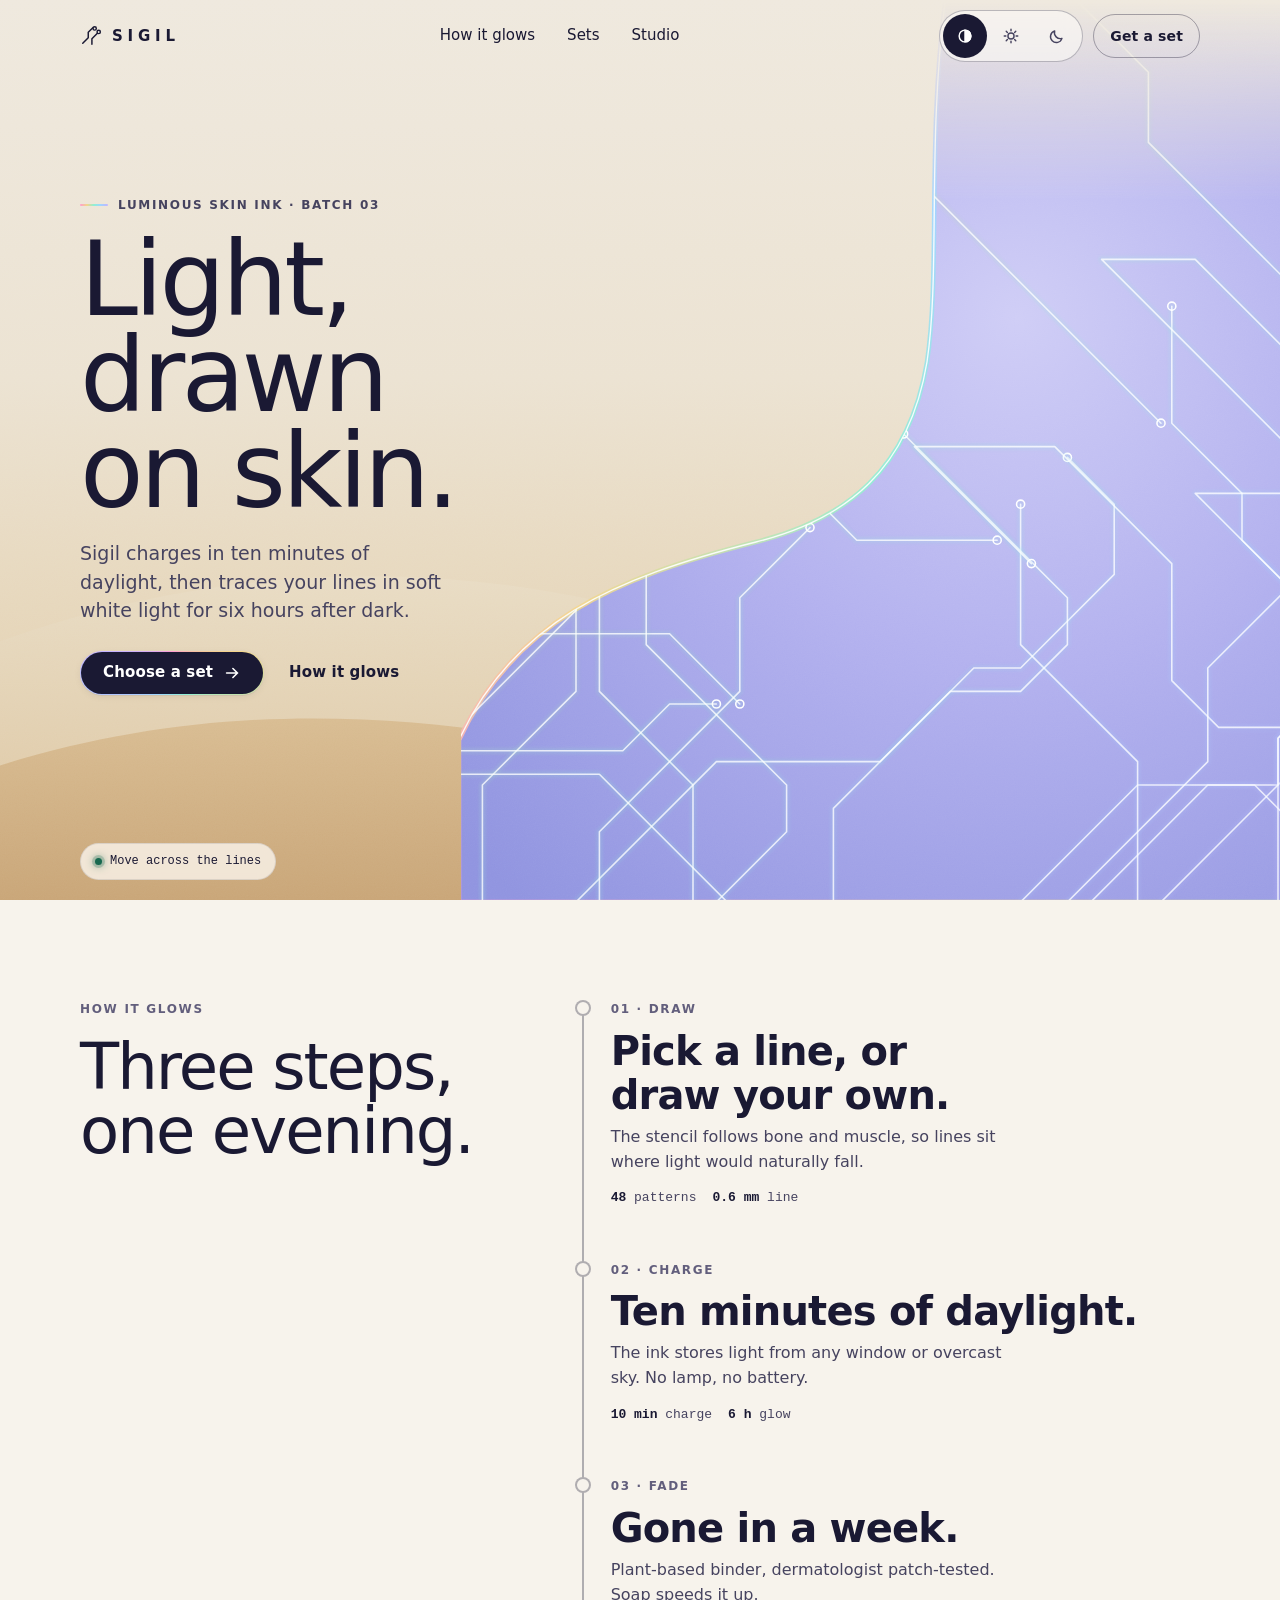
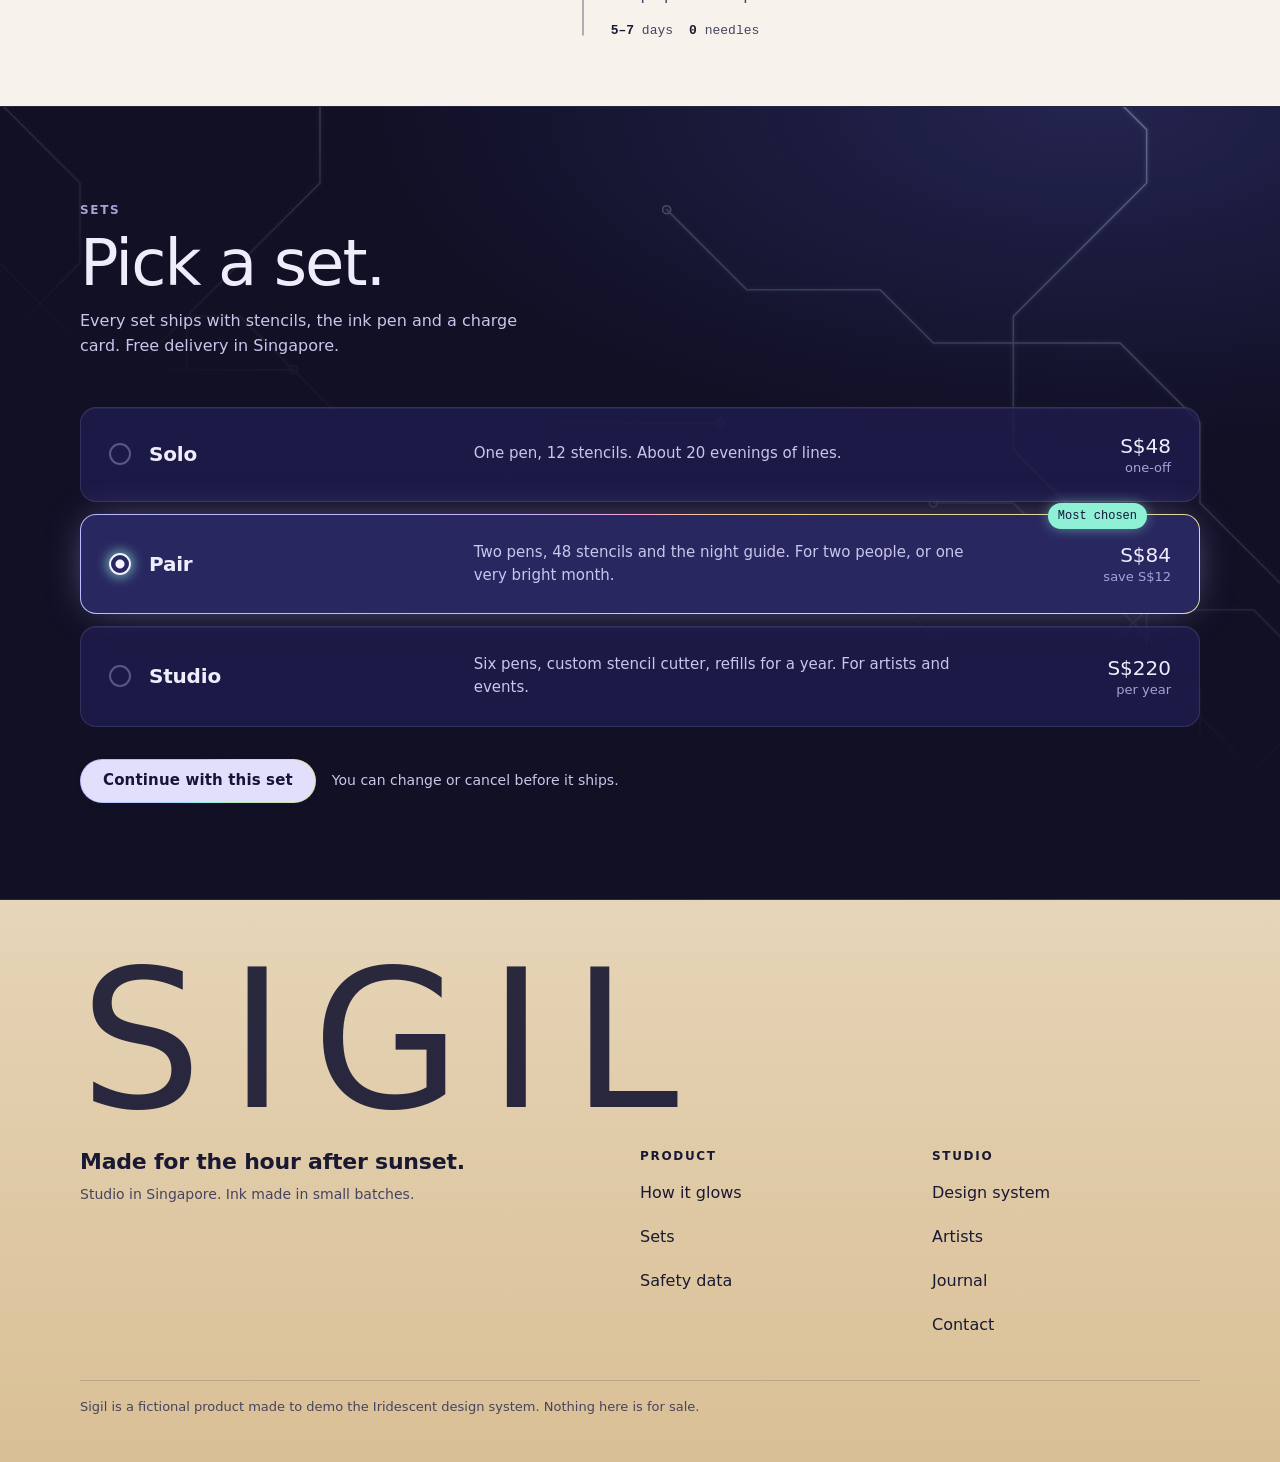
==== index.html @ cad1820e "Iridescent design system and Sigil demo site" ====
<!doctype html>
<html lang="en">
<head>
<meta charset="utf-8">
<meta name="viewport" content="width=device-width, initial-scale=1, viewport-fit=cover">
<meta name="color-scheme" content="light dark">
<meta name="theme-color" content="#efe9de" media="(prefers-color-scheme: light)">
<meta name="theme-color" content="#0f0e2b" media="(prefers-color-scheme: dark)">
<link rel="icon" href="favicon.svg" type="image/svg+xml">
<script>/* Runs before paint: apply the remembered theme and the effective mode so there is no flash. */
(function () { var r = document.documentElement, t = 'auto'; try { t = localStorage.getItem('iridescent-theme') || 'auto'; } catch (e) {}
  if (t === 'light' || t === 'dark') r.setAttribute('data-theme', t);
  r.dataset.mode = t === 'auto' ? (matchMedia('(prefers-color-scheme: dark)').matches ? 'dark' : 'light') : t; })();
</script>
<title>Sigil — light, drawn on skin</title>
<meta name="description" content="Sigil is a fictional skin-safe luminous ink. Demo page for the Iridescent design system.">
<style>
/* Generated from tokens.json by build.mjs. Do not edit by hand. */
:root {
  --p-skin-100: #e4e3fa;
  --p-skin-200: #cfcdf6;
  --p-skin-300: #b9b6f0;
  --p-skin-400: #a4a4ea;
  --p-skin-500: #8f93e0;
  --p-skin-700: #4a4ea6;
  --p-skin-900: #22234d;
  --p-dune-50: #f7f3ec;
  --p-dune-100: #ece7dc;
  --p-dune-200: #e6d5b8;
  --p-dune-400: #c9a577;
  --p-dune-700: #7a5a30;
  --p-ink-900: #1a1933;
  --p-ink-700: #46435f;
  --p-ink-500: #625e7c;
  --p-night-900: #100f24;
  --p-night-800: #17173a;
  --p-night-700: #212152;
  --p-night-600: #2c2c63;
  --p-eye-500: #2b7fe6;
  --p-eye-300: #7cc4ff;
  --p-foil-pink: #ff9bd2;
  --p-foil-gold: #f4d58a;
  --p-foil-mint: #8ef0d4;
  --p-foil-blue: #9fd6ff;
  --p-foil-lilac: #c4b3ff;
  --p-light: #ffffff;
  --grad-foil: conic-gradient(from var(--foil-angle, 0deg), #ff9bd2, #f4d58a, #8ef0d4, #9fd6ff, #c4b3ff, #ff9bd2);
  --grad-foil-linear: linear-gradient(100deg, #ff9bd2 0%, #f4d58a 25%, #8ef0d4 50%, #9fd6ff 72%, #c4b3ff 100%);
  --grad-skin: radial-gradient(120% 90% at 30% 20%, #cfcdf6 0%, #b9b6f0 45%, #a4a4ea 100%);
  --grad-dune: linear-gradient(180deg, #ece7dc 0%, #e6d5b8 60%, #c9a577 100%);
  --font-display: "Avenir Next", "Avenir", Jost, Futura, "Century Gothic", "Segoe UI Variable Display", system-ui, sans-serif;
  --font-body: -apple-system, BlinkMacSystemFont, "Segoe UI Variable Text", "Segoe UI", Inter, Roboto, system-ui, sans-serif;
  --font-mono: ui-monospace, "SF Mono", "JetBrains Mono", "IBM Plex Mono", Menlo, Consolas, monospace;
  --type-display-xl-size: clamp(3.4rem, 1.9rem + 6.6vw, 6.5rem);
  --type-display-xl-line: 0.92;
  --type-display-xl-weight: 500;
  --type-display-xl-tracking: -0.035em;
  --type-display-size: clamp(2.25rem, 1.5rem + 3.6vw, 4rem);
  --type-display-line: 1.0;
  --type-display-weight: 500;
  --type-display-tracking: -0.03em;
  --type-h1-size: clamp(1.75rem, 1.4rem + 1.6vw, 2.5rem);
  --type-h1-line: 1.1;
  --type-h1-weight: 600;
  --type-h1-tracking: -0.02em;
  --type-h2-size: 1.375rem;
  --type-h2-line: 1.2;
  --type-h2-weight: 600;
  --type-h2-tracking: -0.01em;
  --type-body-l-size: 1.1875rem;
  --type-body-l-line: 1.5;
  --type-body-l-weight: 400;
  --type-body-l-tracking: 0;
  --type-body-size: 1rem;
  --type-body-line: 1.55;
  --type-body-weight: 400;
  --type-body-tracking: 0;
  --type-small-size: 0.875rem;
  --type-small-line: 1.45;
  --type-small-weight: 400;
  --type-small-tracking: 0.005em;
  --type-label-size: 0.75rem;
  --type-label-line: 1.2;
  --type-label-weight: 600;
  --type-label-tracking: 0.14em;
  --space-0: 0;
  --space-1: 4px;
  --space-2: 8px;
  --space-3: 12px;
  --space-4: 16px;
  --space-5: 24px;
  --space-6: 32px;
  --space-7: 48px;
  --space-8: 64px;
  --space-9: 96px;
  --space-10: 144px;
  --radius-xs: 6px;
  --radius-s: 10px;
  --radius-m: 16px;
  --radius-l: 28px;
  --radius-pill: 999px;
  --elev-0: none;
  --elev-1: 0 1px 0 rgba(26,25,51,0.06), 0 2px 8px -2px rgba(26,25,51,0.10);
  --elev-2: 0 1px 0 rgba(26,25,51,0.05), 0 12px 32px -12px rgba(34,35,77,0.28);
  --elev-3: 0 30px 80px -24px rgba(34,35,77,0.45);
  --elev-glow: 0 0 0 1px rgba(255,255,255,0.6), 0 0 18px 2px rgba(196,179,255,0.55), 0 0 42px 6px rgba(142,240,212,0.25);
  --ease-out: cubic-bezier(0.22, 1, 0.36, 1);
  --ease-inout: cubic-bezier(0.65, 0, 0.35, 1);
  --dur-1: 120ms;
  --dur-2: 220ms;
  --dur-3: 420ms;
  --dur-trace: 1600ms;
  --size-tap: 44px;
  --size-content: 1120px;
  --size-measure: 62ch;
  color-scheme: light;
  --bg: #f7f3ec;
  --bg-sunk: #ece7dc;
  --surface: #fffdf9;
  --surface-skin: #b9b6f0;
  --surface-skin-deep: #a4a4ea;
  --text: #1a1933;
  --text-2: #46435f;
  --text-3: #625e7c;
  --text-on-skin: #1a1933;
  --text-on-skin-2: #2f2d55;
  --line: rgba(26,25,51,0.14);
  --line-strong: rgba(26,25,51,0.32);
  --action: #1a1933;
  --action-text: #ffffff;
  --link: #4a4ea6;
  --focus: #2b7fe6;
  --success: #17694f;
  --success-bg: #dff4ec;
  --warning: #7f4d00;
  --warning-bg: #fbeccb;
  --danger: #ad2a1f;
  --danger-bg: #fbe1dd;
  --info: #1f58b8;
  --info-bg: #e0ebfb;
  --circuit: #ffffff;
  --glow-alpha: 0.55;
  --surface-2: #ffffff;
  --surface-3: #ffffff;
  --border-1: rgba(26,25,51,0.10);
  --border-2: rgba(26,25,51,0.16);
  --border-3: rgba(26,25,51,0.22);
  --toast-bg: #1a1933;
  --toast-text: #ffffff;
  --circuit-bloom: 0;
  --sets-bg: #100f24;
  --hero-sky-1: #efe9de;
  --hero-sky-2: #ece3d2;
  --hero-sky-3: #e6d5b8;
  --hero-sky-4: #d7bb90;
  --dune-far-1: #e9dcc4;
  --dune-far-2: #dcc39c;
  --dune-near-1: #d9bd92;
  --dune-near-2: #c9a577;
  --dune-crest: rgba(255,255,255,0);
  --figure-1: #cfcdf6;
  --figure-2: #b3b1ef;
  --figure-3: #8f93e0;
  --figure-halo: rgba(185,182,240,0);
  --hero-ink: #1a1933;
  --hero-ink-2: #46435f;
  --hero-chip-bg: rgba(255,253,249,0.72);
  --foot-1: #e6d5b8;
  --foot-2: #d9bf95;
  --foot-ink: #1a1933;
  --foot-ink-2: #46435f;
  --theme-color: #efe9de;
  --horizon-glow: rgba(255,255,255,0);
}
[data-theme="dark"] {
  color-scheme: dark;
  --bg: #0f0e2b;
  --bg-sunk: #0a0921;
  --surface: #17163f;
  --surface-skin: #2e2c6e;
  --surface-skin-deep: #232160;
  --surface-2: #1f1d4f;
  --surface-3: #292760;
  --border-1: rgba(196,190,255,0.12);
  --border-2: rgba(196,190,255,0.20);
  --border-3: rgba(214,208,255,0.30);
  --text: #efedfc;
  --text-2: #c9c5ec;
  --text-3: #a6a2d6;
  --text-on-skin: #f4f2ff;
  --text-on-skin-2: #d9d6f8;
  --line: rgba(196,190,255,0.14);
  --line-strong: rgba(214,208,255,0.34);
  --action: #e2dffd;
  --action-text: #15143a;
  --link: #c3bfff;
  --focus: #86cbff;
  --success: #86e3c0;
  --success-bg: #11352f;
  --warning: #f6d27f;
  --warning-bg: #3a2c12;
  --danger: #ffaa9e;
  --danger-bg: #42182a;
  --info: #a6cbff;
  --info-bg: #16295a;
  --circuit: #f4f2ff;
  --glow-alpha: 0.85;
  --circuit-bloom: 1;
  --toast-bg: #292760;
  --toast-text: #efedfc;
  --sets-bg: #0a0921;
  --elev-1: inset 0 1px 0 rgba(228,226,255,0.06), 0 1px 2px rgba(4,3,20,0.5);
  --elev-2: inset 0 1px 0 rgba(228,226,255,0.08), 0 12px 32px -12px rgba(4,3,20,0.8), 0 0 0 1px rgba(196,190,255,0.06);
  --elev-3: inset 0 1px 0 rgba(228,226,255,0.10), 0 30px 80px -20px rgba(4,3,20,0.9), 0 0 60px -20px rgba(143,147,224,0.35);
  --hero-sky-1: #0f0e2b;
  --hero-sky-2: #1a1747;
  --hero-sky-3: #2f2361;
  --hero-sky-4: #5a3a66;
  --dune-far-1: #2a1f4d;
  --dune-far-2: #1d1840;
  --dune-near-1: #191538;
  --dune-near-2: #110f2c;
  --dune-crest: rgba(244,190,150,0.55);
  --figure-1: #b9b7f7;
  --figure-2: #8789e2;
  --figure-3: #4d4fae;
  --figure-halo: rgba(160,158,255,0.55);
  --hero-ink: #efedfc;
  --hero-ink-2: #d0ccef;
  --hero-chip-bg: rgba(23,22,63,0.72);
  --foot-1: #141236;
  --foot-2: #0c0b24;
  --foot-ink: #efedfc;
  --foot-ink-2: #b9b5e2;
  --theme-color: #0f0e2b;
  --horizon-glow: rgba(255,168,140,0.30);
}
@media (prefers-color-scheme: dark) {
  :root:not([data-theme="light"]) {
  color-scheme: dark;
  --bg: #0f0e2b;
  --bg-sunk: #0a0921;
  --surface: #17163f;
  --surface-skin: #2e2c6e;
  --surface-skin-deep: #232160;
  --surface-2: #1f1d4f;
  --surface-3: #292760;
  --border-1: rgba(196,190,255,0.12);
  --border-2: rgba(196,190,255,0.20);
  --border-3: rgba(214,208,255,0.30);
  --text: #efedfc;
  --text-2: #c9c5ec;
  --text-3: #a6a2d6;
  --text-on-skin: #f4f2ff;
  --text-on-skin-2: #d9d6f8;
  --line: rgba(196,190,255,0.14);
  --line-strong: rgba(214,208,255,0.34);
  --action: #e2dffd;
  --action-text: #15143a;
  --link: #c3bfff;
  --focus: #86cbff;
  --success: #86e3c0;
  --success-bg: #11352f;
  --warning: #f6d27f;
  --warning-bg: #3a2c12;
  --danger: #ffaa9e;
  --danger-bg: #42182a;
  --info: #a6cbff;
  --info-bg: #16295a;
  --circuit: #f4f2ff;
  --glow-alpha: 0.85;
  --circuit-bloom: 1;
  --toast-bg: #292760;
  --toast-text: #efedfc;
  --sets-bg: #0a0921;
  --elev-1: inset 0 1px 0 rgba(228,226,255,0.06), 0 1px 2px rgba(4,3,20,0.5);
  --elev-2: inset 0 1px 0 rgba(228,226,255,0.08), 0 12px 32px -12px rgba(4,3,20,0.8), 0 0 0 1px rgba(196,190,255,0.06);
  --elev-3: inset 0 1px 0 rgba(228,226,255,0.10), 0 30px 80px -20px rgba(4,3,20,0.9), 0 0 60px -20px rgba(143,147,224,0.35);
  --hero-sky-1: #0f0e2b;
  --hero-sky-2: #1a1747;
  --hero-sky-3: #2f2361;
  --hero-sky-4: #5a3a66;
  --dune-far-1: #2a1f4d;
  --dune-far-2: #1d1840;
  --dune-near-1: #191538;
  --dune-near-2: #110f2c;
  --dune-crest: rgba(244,190,150,0.55);
  --figure-1: #b9b7f7;
  --figure-2: #8789e2;
  --figure-3: #4d4fae;
  --figure-halo: rgba(160,158,255,0.55);
  --hero-ink: #efedfc;
  --hero-ink-2: #d0ccef;
  --hero-chip-bg: rgba(23,22,63,0.72);
  --foot-1: #141236;
  --foot-2: #0c0b24;
  --foot-ink: #efedfc;
  --foot-ink-2: #b9b5e2;
  --theme-color: #0f0e2b;
  --horizon-glow: rgba(255,168,140,0.30);
  }
}
@media (prefers-reduced-motion: reduce) {
  :root { --dur-1: 0ms; --dur-2: 0ms; --dur-3: 0ms; --dur-trace: 0ms; }
}

/* ---------- Iridescent components (shared) ---------- */
@property --foil-angle { syntax: '<angle>'; inherits: true; initial-value: 0deg; }
*, *::before, *::after { box-sizing: border-box; }
html { -webkit-text-size-adjust: 100%; }
body { margin: 0; background: var(--bg); color: var(--text); font-family: var(--font-body); font-size: var(--type-body-size); line-height: var(--type-body-line); -webkit-font-smoothing: antialiased; }
img, svg { display: block; max-width: 100%; }
a { color: var(--link); text-underline-offset: 0.2em; text-decoration-thickness: 1px; }
a:hover { text-decoration-thickness: 2px; }
:focus-visible { outline: 2px solid var(--focus); outline-offset: 3px; border-radius: 6px; }
.skip { position: absolute; left: -999px; top: 8px; z-index: 99; background: var(--action); color: var(--action-text); padding: 10px 16px; border-radius: var(--radius-pill); }
.skip:focus { left: 8px; }

/* type */
.t-display-xl, .t-display, .t-h1, .t-h2 { font-family: var(--font-display); margin: 0; text-wrap: balance; }
.t-display-xl { font-size: var(--type-display-xl-size); line-height: var(--type-display-xl-line); font-weight: var(--type-display-xl-weight); letter-spacing: var(--type-display-xl-tracking); }
.t-display { font-size: var(--type-display-size); line-height: var(--type-display-line); font-weight: var(--type-display-weight); letter-spacing: var(--type-display-tracking); }
.t-h1 { font-size: var(--type-h1-size); line-height: var(--type-h1-line); font-weight: var(--type-h1-weight); letter-spacing: var(--type-h1-tracking); }
.t-h2 { font-size: var(--type-h2-size); line-height: var(--type-h2-line); font-weight: var(--type-h2-weight); letter-spacing: var(--type-h2-tracking); }
.t-body-l { font-size: var(--type-body-l-size); line-height: var(--type-body-l-line); text-wrap: pretty; }
.t-small { font-size: var(--type-small-size); line-height: var(--type-small-line); }
.t-label { font-family: var(--font-body); font-size: var(--type-label-size); line-height: var(--type-label-line); font-weight: var(--type-label-weight); letter-spacing: var(--type-label-tracking); text-transform: uppercase; }
.t-mono { font-family: var(--font-mono); font-size: 0.8125rem; letter-spacing: 0; }
.muted { color: var(--text-2); } .faint { color: var(--text-3); }

/* foil: decorative edge only. Never a fill larger than a hairline or a 2px rim. */
.foil-rim { border: 1.5px solid transparent; background: linear-gradient(var(--rim-fill, var(--surface)), var(--rim-fill, var(--surface))) padding-box, var(--grad-foil) border-box; }
.foil-text-line { height: 2px; border: 0; background: var(--grad-foil-linear); border-radius: 2px; }

/* buttons */
.btn { --rim-fill: var(--action); position: relative; display: inline-flex; align-items: center; justify-content: center; gap: 10px; min-height: var(--size-tap); padding: 0 22px; border-radius: var(--radius-pill); font: 600 0.9375rem/1 var(--font-body); letter-spacing: 0.01em; text-decoration: none; cursor: pointer; border: 1.5px solid transparent; transition: transform var(--dur-1) var(--ease-out), box-shadow var(--dur-2) var(--ease-out), background-color var(--dur-2), color var(--dur-2), --foil-angle var(--dur-3) var(--ease-out); -webkit-tap-highlight-color: transparent; white-space: nowrap; }
.btn svg { width: 18px; height: 18px; flex: none; }
.btn-primary { color: var(--action-text); background: linear-gradient(var(--action), var(--action)) padding-box, var(--grad-foil) border-box; box-shadow: var(--elev-1); }
.btn-primary:hover { --foil-angle: 140deg; box-shadow: var(--elev-1), 0 0 22px -2px rgba(196,179,255,var(--glow-alpha)), 0 0 40px -8px rgba(142,240,212,0.5); }
.btn-primary:active { transform: translateY(1px) scale(0.985); }
.btn-secondary { color: var(--text); background: transparent; border-color: var(--line-strong); }
.btn-secondary:hover { border-color: var(--text); background: color-mix(in srgb, var(--text) 5%, transparent); }
.btn-ghost { color: var(--text); background: transparent; padding: 0 12px; text-decoration: underline; text-decoration-color: transparent; text-underline-offset: 0.3em; }
.btn-ghost:hover { text-decoration-color: currentColor; }
.btn[disabled], .btn[aria-disabled="true"] { opacity: 1; cursor: not-allowed; color: var(--text-3); background: var(--bg-sunk); border-color: var(--line); box-shadow: none; }
.btn-sm { min-height: var(--size-tap); padding: 0 16px; font-size: 0.875rem; }
.btn .spin { width: 16px; height: 16px; border-radius: 50%; border: 2px solid currentColor; border-right-color: transparent; animation: spin 0.8s linear infinite; }
@keyframes spin { to { transform: rotate(360deg); } }
.btn-icon { width: var(--size-tap); padding: 0; }

/* inputs */
.field { display: grid; gap: 8px; }
.field label { font-size: 0.875rem; font-weight: 600; }
.input { min-height: 48px; width: 100%; padding: 0 16px; border-radius: var(--radius-s); border: 1.5px solid var(--line-strong); background: var(--surface); color: var(--text); font: 400 1rem var(--font-body); transition: border-color var(--dur-2), box-shadow var(--dur-2); }
.input::placeholder { color: var(--text-3); }
.input:hover { border-color: var(--text-2); }
.input:focus { outline: none; border-color: var(--focus); box-shadow: 0 0 0 3px color-mix(in srgb, var(--focus) 28%, transparent); }
.input[aria-invalid="true"] { border-color: var(--danger); }
.hint { font-size: 0.8125rem; color: var(--text-2); }
.hint.err { color: var(--danger); font-weight: 600; }

/* chips */
.chips { display: flex; flex-wrap: wrap; gap: 8px; }
.chip { min-height: var(--size-tap); padding: 0 16px; display: inline-flex; align-items: center; gap: 8px; border-radius: var(--radius-pill); border: 1.5px solid var(--line-strong); background: transparent; color: var(--text); font: 500 0.875rem var(--font-body); cursor: pointer; transition: background-color var(--dur-2), border-color var(--dur-2); }
.chip:hover { border-color: var(--text-2); }
.chip[aria-pressed="true"] { --rim-fill: var(--surface-skin); background: linear-gradient(var(--surface-skin), var(--surface-skin)) padding-box, var(--grad-foil) border-box; border-color: transparent; color: var(--text-on-skin); }
.chip .dot { width: 6px; height: 6px; border-radius: 50%; background: currentColor; }

/* toggle */
.switch { display: inline-flex; align-items: center; gap: 12px; min-height: var(--size-tap); cursor: pointer; font-weight: 500; }
.switch input { appearance: none; -webkit-appearance: none; margin: 0; width: 52px; height: 32px; border-radius: 999px; background: var(--bg-sunk); border: 1.5px solid var(--line-strong); position: relative; cursor: pointer; transition: background-color var(--dur-2) var(--ease-out), border-color var(--dur-2); flex: none; }
.switch input::after { content: ""; position: absolute; top: 3px; left: 3px; width: 23px; height: 23px; border-radius: 50%; background: var(--text-2); transition: transform var(--dur-2) var(--ease-out), background-color var(--dur-2), box-shadow var(--dur-2); }
.switch input:checked { background: var(--action); border-color: var(--action); }
.switch input:checked::after { transform: translateX(20px); background: var(--bg); box-shadow: 0 0 10px 1px rgba(142,240,212,0.9), 0 0 0 1.5px rgba(255,155,210,0.8); }

/* toast */
.toast-region { position: fixed; left: 50%; bottom: calc(96px + env(safe-area-inset-bottom)); transform: translateX(-50%); z-index: 60; display: grid; gap: 8px; width: min(92vw, 420px); pointer-events: none; }
.toast { --rim-fill: var(--toast-bg); pointer-events: auto; display: flex; align-items: center; gap: 12px; padding: 14px 16px; border-radius: var(--radius-m); color: var(--toast-text); background: linear-gradient(var(--toast-bg), var(--toast-bg)) padding-box, var(--grad-foil) border-box; border: 1.5px solid transparent; box-shadow: var(--elev-3); font-size: 0.9375rem; animation: toast-in var(--dur-3) var(--ease-out) both; }
.toast .t-icon { width: 20px; height: 20px; flex: none; color: var(--p-foil-mint); }
.toast button { margin-left: auto; min-height: 44px; min-width: 44px; border: 0; background: transparent; color: inherit; font: 600 0.875rem var(--font-body); text-decoration: underline; cursor: pointer; }
@keyframes toast-in { from { opacity: 0; transform: translateY(12px); } }

/* modal */
dialog.modal { border: 0; padding: 0; background: transparent; color: var(--text); max-width: min(92vw, 480px); width: 100%; }
dialog.modal::backdrop { background: rgba(10,9,33,0.62); backdrop-filter: blur(6px); -webkit-backdrop-filter: blur(6px); }
.modal-body { --rim-fill: var(--surface-3); background: linear-gradient(var(--surface-3), var(--surface-3)) padding-box, var(--grad-foil) border-box; border: 1.5px solid transparent; border-radius: var(--radius-l); padding: 28px; box-shadow: var(--elev-3); }
dialog.modal[open] .modal-body { animation: modal-in var(--dur-3) var(--ease-out) both; }
@keyframes modal-in { from { opacity: 0; transform: translateY(16px) scale(0.98); } }
.modal-actions { display: flex; gap: 12px; justify-content: flex-end; flex-wrap: wrap; margin-top: 24px; }

@media (prefers-reduced-motion: reduce) {
  *, *::before, *::after { animation-duration: 0.001ms !important; animation-iteration-count: 1 !important; transition-duration: 0.001ms !important; scroll-behavior: auto !important; }
}
/* re-resolve foil per element so --foil-angle can animate locally */
.btn, .chip, .toast, .modal-body, .foil-rim, [data-foil] { --grad-foil: conic-gradient(from var(--foil-angle), var(--p-foil-pink), var(--p-foil-gold), var(--p-foil-mint), var(--p-foil-blue), var(--p-foil-lilac), var(--p-foil-pink)); }
/* circuit motif */
.circuit .trace { --heat: 0; }
.circuit .fringe { opacity: calc(0.16 + var(--heat) * 0.7); filter: blur(2px); transition: opacity 240ms; }
.circuit .core { opacity: calc(0.78 + var(--heat) * 0.22); }
.circuit .pulse { stroke: var(--circuit, #fff); opacity: 0.95; filter: drop-shadow(0 0 4px var(--circuit, #fff)) drop-shadow(0 0 8px #c4b3ff); }
.circuit .core { stroke: var(--circuit, #fff); }
.circuit .node { fill: color-mix(in srgb, #fff calc(var(--heat) * 100%), transparent); }
@media (prefers-reduced-motion: reduce) { .circuit .pulse { display: none; } .circuit .fringe { filter: blur(1.5px); } }

/* Night: lines emit light. Bloom = a blurred copy of the white core under it plus a wider foil fringe. */
.circuit .bloom { display: none; }
@media (prefers-color-scheme: dark) { :root:not([data-theme="light"]) .circuit .bloom { display: inline; } :root:not([data-theme="light"]) .circuit .fringe { opacity: calc(0.42 + var(--heat) * 0.58); stroke-width: 9; } }
[data-theme="dark"] .circuit .bloom { display: inline; }
[data-theme="dark"] .circuit .fringe { opacity: calc(0.42 + var(--heat) * 0.58); stroke-width: 9; }
.circuit .bloom { stroke: var(--circuit); stroke-width: 5; opacity: calc(0.35 + var(--heat) * 0.5); filter: blur(5px); }
/* tinted layered surfaces */
.layer-1 { background: var(--surface); border: 1px solid var(--border-1); box-shadow: var(--elev-1); }
.layer-2 { background: var(--surface-2); border: 1px solid var(--border-2); box-shadow: var(--elev-2); }
.layer-3 { background: var(--surface-3); border: 1px solid var(--border-3); box-shadow: var(--elev-3); }
/* dithering grain to stop gradient banding on large dark fills (inline SVG noise, no network) */
.grain { position: relative; isolation: isolate; }
.grain::after { content: ""; position: absolute; inset: 0; z-index: 0; pointer-events: none; opacity: var(--grain-o, 0.05); mix-blend-mode: overlay;
  background-image: url("data:image/svg+xml,%3Csvg xmlns='http://www.w3.org/2000/svg' width='160' height='160'%3E%3Cfilter id='n'%3E%3CfeTurbulence type='fractalNoise' baseFrequency='.9' numOctaves='2' stitchTiles='stitch'/%3E%3CfeColorMatrix values='0 0 0 0 1 0 0 0 0 1 0 0 0 0 1 0 0 0 .9 0'/%3E%3C/filter%3E%3Crect width='100%25' height='100%25' filter='url(%23n)'/%3E%3C/svg%3E"); }
[data-theme="dark"] .grain { --grain-o: 0.09; }
@media (prefers-color-scheme: dark) { :root:not([data-theme="light"]) .grain { --grain-o: 0.09; } }
/* theme switch (shared) */
.seg { display: inline-flex; padding: 3px; border-radius: 999px; border: 1px solid var(--line-strong); gap: 2px; background: color-mix(in srgb, var(--surface) 55%, transparent); -webkit-backdrop-filter: blur(10px); backdrop-filter: blur(10px); }
.seg button { min-height: 44px; min-width: 58px; padding: 0 12px; border: 0; border-radius: 999px; background: transparent; color: var(--text-2); font: 600 0.8125rem var(--font-body); cursor: pointer; }
.seg button[aria-pressed="true"] { background: var(--action); color: var(--action-text); }

/* ---------- landing ---------- */
body { overflow-x: hidden; }
.wrap { width: min(100% - 40px, var(--size-content)); margin-inline: auto; }
.top { position: absolute; inset: 0 0 auto; z-index: 10; }
.top .wrap { display: flex; align-items: center; justify-content: space-between; min-height: 72px; gap: 16px; }
.mark { display: inline-flex; align-items: center; gap: 10px; color: var(--hero-ink); text-decoration: none; font: 600 0.9375rem/1 var(--font-display); letter-spacing: 0.32em; min-height: 44px; }
.mark svg { width: 22px; height: 22px; }
.top nav { display: none; gap: 4px; }
.top nav a { color: var(--hero-ink); text-decoration: none; font-size: 0.9375rem; padding: 0 14px; min-height: 44px; display: inline-flex; align-items: center; border-radius: 999px; }
.top nav a:hover { background: color-mix(in srgb, var(--hero-ink) 8%, transparent); }
.top .right { display: flex; align-items: center; gap: 10px; }
.top .getset { display: none; }
@media (min-width: 480px) { .top .getset { display: inline-flex; } }
.seg.icons button { min-width: 44px; padding: 0; display: inline-grid; place-items: center; }
.seg.icons svg { width: 18px; height: 18px; }
.top .seg { --line-strong: color-mix(in srgb, var(--hero-ink) 28%, transparent); --text-2: var(--hero-ink-2); }

/* hero: periwinkle skin against warm dunes */
.hero { position: relative; min-height: max(760px, 100svh); background: radial-gradient(70% 38% at 18% 86%, var(--horizon-glow), transparent 70%), linear-gradient(180deg, var(--hero-sky-1) 0%, var(--hero-sky-2) 42%, var(--hero-sky-3) 72%, var(--hero-sky-4) 100%); overflow: hidden; isolation: isolate; color: var(--hero-ink); }
.hero.grain::after { z-index: -1; }
.sets > .wrap { position: relative; z-index: 1; }
.hero .dunes { position: absolute; inset: auto 0 0 0; height: 46%; z-index: -2; width: 100%; }
.hero .figure { position: absolute; z-index: -1; right: -24%; bottom: -2px; width: 140%; height: 46%; -webkit-mask-image: linear-gradient(180deg, transparent 0, #000 14%); mask-image: linear-gradient(180deg, transparent 0, #000 14%); }
.hero-copy { position: relative; padding-top: 112px; display: grid; gap: 20px; }
.hero-copy > * { max-width: 34rem; }
.hero-copy .t-label { color: var(--hero-ink-2); display: inline-flex; gap: 10px; align-items: center; }
.hero-copy .t-label::before { content: ""; width: 28px; height: 2px; background: var(--grad-foil-linear); border-radius: 2px; }
.hero-copy p { margin: 0; max-width: 30ch; color: var(--hero-ink-2); }
.hero-cta { display: flex; flex-wrap: wrap; gap: 8px 12px; align-items: center; margin-top: 6px; }
.hero .btn-ghost { color: var(--hero-ink); }
.hero .figure::before { content: ""; position: absolute; inset: 10% -10% -10% 10%; background: radial-gradient(closest-side, var(--figure-halo), transparent); filter: blur(30px); z-index: -1; }
.hero .figure { -webkit-mask-image: none; mask-image: none; }
.hero .figure-svg { -webkit-mask-image: linear-gradient(180deg, transparent 0, rgba(0,0,0,.35) 18%, #000 42%); mask-image: linear-gradient(180deg, transparent 0, rgba(0,0,0,.35) 18%, #000 42%); }
:root[data-mode="dark"] .hero-copy .t-display-xl { text-shadow: 0 0 40px rgba(160,158,255,0.35); }
.hero-foot { position: absolute; left: 0; right: 0; bottom: 20px; z-index: 2; }
.hero-foot .wrap { display: flex; justify-content: space-between; align-items: end; gap: 12px; }
.readout { font-family: var(--font-mono); font-size: 0.75rem; color: var(--hero-ink); border: 1px solid var(--border-1); background: var(--hero-chip-bg); -webkit-backdrop-filter: blur(8px); backdrop-filter: blur(8px); border-radius: 999px; padding: 8px 14px; display: inline-flex; gap: 8px; align-items: center; }
.readout i { width: 7px; height: 7px; border-radius: 50%; background: var(--success); box-shadow: 0 0 0 3px color-mix(in srgb, var(--success) 22%, transparent), 0 0 10px var(--success); }
.tilt { display: none; }
.tilt.show { display: inline-flex; }
.hero .figure-svg { width: 100%; height: 100%; }

/* how it works */
.how { padding: var(--space-9) 0 var(--space-8); }
.how-grid { display: grid; gap: var(--space-7); }
.how h2 { max-width: 14ch; }
.steps { list-style: none; margin: 0; padding: 0 0 0 36px; position: relative; display: grid; gap: var(--space-7); }
.steps .rail { position: absolute; left: 7px; top: 6px; bottom: 6px; width: 2px; height: calc(100% - 12px); overflow: visible; }
.steps .rail line { stroke: var(--line-strong); stroke-width: 2; }
.steps .rail .lit { stroke: url(#railfoil); stroke-width: 2; stroke-dasharray: 1; stroke-dashoffset: calc(1 - var(--p, 0)); filter: drop-shadow(0 0 4px rgba(196,179,255,0.9)); }
.step { position: relative; }
.step::before { content: ""; position: absolute; left: -36px; top: 4px; width: 16px; height: 16px; border-radius: 50%; border: 2px solid var(--line-strong); background: var(--bg); transition: border-color var(--dur-3), box-shadow var(--dur-3); }
.step.on::before { border-color: var(--text); box-shadow: 0 0 0 4px var(--bg), 0 0 14px 4px rgba(142,240,212,0.75); }
.step .t-label { color: var(--text-3); }
.step h3 { margin: 8px 0 8px; }
.step p { margin: 0; max-width: 40ch; color: var(--text-2); }
.step .spec { margin-top: 14px; display: flex; gap: 16px; flex-wrap: wrap; color: var(--text-2); }
.step .spec b { color: var(--text); font-weight: 600; }

/* sets / pricing: night section */
.sets { background: radial-gradient(80% 60% at 85% 0%, rgba(77,79,174,0.30), transparent 70%), var(--sets-bg); color: #efedfc; padding: var(--space-9) 0; position: relative; overflow: hidden; --surface: #17163f; --surface-2: #1f1d4f; --surface-3: #292760; --text: #efedfc; --text-2: #c9c5ec; --text-3: #a6a2d6; --line: rgba(196,190,255,0.14); --line-strong: rgba(214,208,255,0.34); --action: #e2dffd; --action-text: #15143a; --focus: #86cbff; --bg: #0f0e2b; --circuit: #f4f2ff; --glow-alpha: 0.85; color-scheme: dark; border-block: 1px solid rgba(196,190,255,0.12); }
.sets .bgline { position: absolute; inset: 0; width: 100%; height: 100%; opacity: 0.42; pointer-events: none; -webkit-mask-image: linear-gradient(200deg, #000 0%, transparent 55%); mask-image: linear-gradient(200deg, #000 0%, transparent 55%); }
.sets-head { display: grid; gap: 14px; margin-bottom: var(--space-7); position: relative; }
.sets-head p { margin: 0; color: var(--text-2); max-width: 44ch; }
.set-list { display: grid; gap: 12px; position: relative; border: 0; margin: 0; padding: 0; }
.set { position: relative; display: grid; grid-template-columns: 1fr auto; gap: 6px 16px; padding: 22px 22px 22px 60px; border-radius: var(--radius-m); border: 1.5px solid var(--line); cursor: pointer; transition: border-color var(--dur-2), background-color var(--dur-2); background: color-mix(in srgb, var(--surface-2) 78%, transparent); box-shadow: inset 0 1px 0 rgba(228,226,255,0.06); }
.set:hover { border-color: var(--line-strong); }
.set input { position: absolute; opacity: 0; width: 1px; height: 1px; }
.set .radio { position: absolute; left: 22px; top: 25px; width: 22px; height: 22px; border-radius: 50%; border: 2px solid var(--line-strong); }
.set .name { font: 600 1.25rem/1.2 var(--font-display); letter-spacing: -0.01em; }
.set .price { grid-row: 1; grid-column: 2; font: 500 1.25rem/1.2 var(--font-display); text-align: right; }
.set .price small { display: block; font: 400 0.8125rem var(--font-body); color: var(--text-3); margin-top: 2px; }
.set .desc { grid-column: 1 / -1; color: var(--text-2); font-size: 0.9375rem; max-width: 52ch; }
.set .tag { grid-column: 1 / -1; justify-self: start; margin-top: 6px; font-family: var(--font-mono); font-size: 0.75rem; color: #15143a; box-shadow: 0 0 14px -2px rgba(142,240,212,0.7); background: var(--p-foil-mint); padding: 4px 10px; border-radius: 999px; }
.set:has(input:checked) { --rim-fill: var(--surface-3); border-color: transparent; background: linear-gradient(var(--surface-3), var(--surface-3)) padding-box, var(--grad-foil) border-box; box-shadow: 0 0 40px -12px rgba(196,179,255,0.6); }
.set:has(input:checked) .radio { border-color: var(--circuit); background: radial-gradient(circle, var(--circuit) 0 4px, transparent 5px); box-shadow: 0 0 12px 2px rgba(142,240,212,0.7); }
.set:has(input:focus-visible) { outline: 2px solid var(--focus); outline-offset: 3px; }
.buy { margin-top: var(--space-6); display: flex; flex-wrap: wrap; gap: 16px; align-items: center; position: relative; }
.buy .t-small { color: var(--text-2); }

/* footer */
.foot { background: linear-gradient(180deg, var(--foot-1), var(--foot-2)); color: var(--foot-ink); padding: var(--space-8) 0 calc(var(--space-6) + env(safe-area-inset-bottom)); }
.foot .big { font: 500 clamp(4rem, 2rem + 14vw, 12rem)/0.8 var(--font-display); letter-spacing: 0.14em; margin: 0 0 var(--space-6); color: var(--foot-ink); opacity: 0.92; }
:root[data-mode="dark"] .foot .big { color: transparent; -webkit-text-stroke: 1.5px var(--circuit); text-shadow: none; filter: drop-shadow(0 0 6px rgba(160,158,255,0.7)) drop-shadow(0 0 22px rgba(134,203,255,0.35)); opacity: 1; }
.foot-grid { display: grid; gap: 24px; grid-template-columns: 1fr 1fr; }
.foot h4 { margin: 0 0 8px; }
.foot ul { list-style: none; margin: 0; padding: 0; }
.foot li a { color: var(--foot-ink); text-decoration: none; min-height: 44px; min-width: 44px; padding-right: 8px; display: inline-flex; align-items: center; }
.foot li a:hover { text-decoration: underline; }
.foot-grid > div:first-child { grid-column: 1 / -1; }
.foot .fine { grid-column: 1 / -1; color: var(--foot-ink-2); font-size: 0.8125rem; border-top: 1px solid var(--border-2); padding-top: 16px; margin-top: 8px; }

@media (min-width: 900px) {
  .top nav { display: flex; }
  .hero .figure { right: -6%; width: 70%; height: 100%; }
  .hero .figure-svg { -webkit-mask-image: linear-gradient(180deg, transparent 0, #000 22%); mask-image: linear-gradient(180deg, transparent 0, #000 22%); }
  .hero-copy { padding-top: 22vh; }
  .how-grid { grid-template-columns: 5fr 7fr; align-items: start; }
  .how-grid > div:first-child { position: sticky; top: 120px; }
  .set { grid-template-columns: 1.1fr 2fr 120px; align-items: center; padding: 26px 28px 26px 68px; }
  .set .name { grid-column: 1; grid-row: 1; }
  .set .desc { grid-column: 2; grid-row: 1; }
  .set .price { grid-column: 3; grid-row: 1; }
  .set .tag { position: absolute; top: -12px; right: 24px; margin: 0; }
  .set .radio { left: 28px; top: 50%; translate: 0 -50%; }
  .foot-grid { grid-template-columns: 2fr 1fr 1fr; }
  .foot-grid > div:first-child { grid-column: auto; }
  .foot .fine { grid-column: 1 / -1; }
}
</style>
</head>
<body>
<a class="skip" href="#main">Skip to content</a>
<header class="top">
  <div class="wrap">
    <a class="mark" href="#" aria-label="Sigil home">
      <svg viewBox="0 0 24 24" fill="none" stroke="currentColor" stroke-width="1.6" stroke-linecap="round" stroke-linejoin="round" aria-hidden="true"><path d="M3 20 L9 14 L9 8 L14 3"/><circle cx="16" cy="3.8" r="1.8"/><path d="M13 21 L13 15 L19 9"/><circle cx="20.4" cy="7.6" r="1.8"/></svg>
      SIGIL
    </a>
    <nav aria-label="Primary"><a href="#how">How it glows</a><a href="#sets">Sets</a><a href="#foot">Studio</a></nav>
    <div class="right">
      <div class="seg icons" role="group" aria-label="Theme" data-theme-switch>
        <button type="button" data-t="auto" aria-pressed="true" aria-label="Auto theme" title="Auto"><svg viewBox="0 0 20 20" fill="none" stroke="currentColor" stroke-width="1.6" aria-hidden="true"><circle cx="10" cy="10" r="6.5"/><path d="M10 3.5a6.5 6.5 0 0 1 0 13z" fill="currentColor"/></svg></button>
        <button type="button" data-t="light" aria-pressed="false" aria-label="Dune (light) theme" title="Dune"><svg viewBox="0 0 20 20" fill="none" stroke="currentColor" stroke-width="1.6" stroke-linecap="round" aria-hidden="true"><circle cx="10" cy="10" r="3.4"/><path d="M10 2.5v1.8M10 15.7v1.8M2.5 10h1.8M15.7 10h1.8M4.7 4.7l1.3 1.3M14 14l1.3 1.3M4.7 15.3 6 14M14 6l1.3-1.3"/></svg></button>
        <button type="button" data-t="dark" aria-pressed="false" aria-label="Night (dark) theme" title="Night"><svg viewBox="0 0 20 20" fill="none" stroke="currentColor" stroke-width="1.6" stroke-linejoin="round" aria-hidden="true"><path d="M15.5 12.6A6.5 6.5 0 0 1 7.4 4.5a6.5 6.5 0 1 0 8.1 8.1z"/></svg></button>
      </div>
      <a class="btn btn-secondary btn-sm getset" href="#sets" style="color:var(--hero-ink);border-color:color-mix(in srgb, var(--hero-ink) 35%, transparent)">Get a set</a>
    </div>
  </div>
</header>

<main id="main">
<section class="hero grain" aria-labelledby="hero-title">
  <svg class="dunes" viewBox="0 0 1440 400" preserveAspectRatio="none" aria-hidden="true">
    <defs>
      <linearGradient id="d1" x1="0" y1="0" x2="0" y2="1"><stop offset="0" style="stop-color:var(--dune-far-1)"/><stop offset="1" style="stop-color:var(--dune-far-2)"/></linearGradient>
      <linearGradient id="d2" x1="0" y1="0" x2="0" y2="1"><stop offset="0" style="stop-color:var(--dune-near-1)"/><stop offset="1" style="stop-color:var(--dune-near-2)"/></linearGradient>
    </defs>
    <path d="M0 150 C 260 70, 520 70, 760 130 S 1200 210, 1440 110 L1440 400 L0 400Z" fill="url(#d1)"/>
    <path d="M0 150 C 260 70, 520 70, 760 130 S 1200 210, 1440 110" fill="none" style="stroke:var(--dune-crest)" stroke-width="1.5" vector-effect="non-scaling-stroke"/>
    <path d="M0 270 C 300 190, 560 230, 820 280 S 1240 250, 1440 220 L1440 400 L0 400Z" fill="url(#d2)"/>
    <path d="M0 270 C 300 190, 560 230, 820 280 S 1240 250, 1440 220" fill="none" style="stroke:var(--dune-crest)" stroke-width="1" opacity="0.7" vector-effect="non-scaling-stroke"/>
  </svg>
  <div class="figure" aria-hidden="true">
    <svg class="figure-svg" id="figure" viewBox="0 0 1000 1000" preserveAspectRatio="xMidYMid slice">
      <defs>
        <radialGradient id="skinfill" cx="0.62" cy="0.35" r="0.85">
          <stop offset="0" style="stop-color:var(--figure-1)"/><stop offset="0.45" style="stop-color:var(--figure-2)"/><stop offset="1" style="stop-color:var(--figure-3)"/>
        </radialGradient>
        <linearGradient id="rim" x1="0" y1="1" x2="0.6" y2="0">
          <stop offset="0" stop-color="#ff9bd2"/><stop offset="0.3" stop-color="#f4d58a"/><stop offset="0.55" stop-color="#8ef0d4"/><stop offset="0.8" stop-color="#9fd6ff"/><stop offset="1" stop-color="#c4b3ff"/>
        </linearGradient>
        <clipPath id="skinclip"><path id="skinpath" d="M0 1000 L0 820 C 60 690 170 640 330 600 C 430 575 500 520 520 400 C 535 300 520 160 540 0 L1000 0 L1000 1000 Z"/></clipPath>
      </defs>
      <use href="#skinpath" fill="url(#skinfill)"/>
      <use href="#skinpath" fill="none" stroke="url(#rim)" stroke-width="5" opacity="0.9"/>
      <use href="#skinpath" fill="none" style="stroke:var(--circuit)" stroke-width="1.5" opacity="0.9"/>
    </svg>
  </div>
  <div class="wrap hero-copy">
    <span class="t-label">Luminous skin ink · Batch 03</span>
    <h1 id="hero-title" class="t-display-xl">Light, drawn on&nbsp;skin.</h1>
    <p class="t-body-l">Sigil charges in ten minutes of daylight, then traces your lines in soft white light for six hours after dark.</p>
    <div class="hero-cta">
      <a class="btn btn-primary" href="#sets">Choose a set
        <svg viewBox="0 0 20 20" fill="none" stroke="currentColor" stroke-width="1.8" stroke-linecap="round" aria-hidden="true"><path d="M4 10h11M11 5l5 5-5 5"/></svg></a>
      <a class="btn btn-ghost" href="#how">How it glows</a>
    </div>
  </div>
  <div class="hero-foot"><div class="wrap">
    <span class="readout" aria-live="polite"><i aria-hidden="true"></i><span id="readout">Move across the lines</span></span>
    <button class="btn btn-secondary btn-sm tilt" id="tilt" type="button" style="color:var(--hero-ink);border-color:var(--border-3);background:var(--hero-chip-bg)">Use tilt</button>
  </div></div>
</section>

<section class="how" id="how" aria-labelledby="how-title">
  <div class="wrap how-grid">
    <div>
      <span class="t-label faint">How it glows</span>
      <h2 id="how-title" class="t-display" style="margin-top:14px">Three steps, one evening.</h2>
    </div>
    <div class="steps" id="steps" role="list">
      <svg class="rail" viewBox="0 0 2 100" preserveAspectRatio="none" aria-hidden="true">
        <defs><linearGradient id="railfoil" x1="0" y1="0" x2="0" y2="1"><stop offset="0" stop-color="#ff9bd2"/><stop offset="0.35" stop-color="#f4d58a"/><stop offset="0.65" stop-color="#8ef0d4"/><stop offset="1" stop-color="#c4b3ff"/></linearGradient></defs>
        <line x1="1" y1="0" x2="1" y2="100" vector-effect="non-scaling-stroke"/>
        <line class="lit" x1="1" y1="0" x2="1" y2="100" pathLength="1" vector-effect="non-scaling-stroke"/>
      </svg>
      <div class="step" role="listitem"><span class="t-label">01 · Draw</span><h3 class="t-h1">Pick a line, or draw your own.</h3><p>The stencil follows bone and muscle, so lines sit where light would naturally fall.</p><div class="spec t-mono"><span><b>48</b> patterns</span><span><b>0.6 mm</b> line</span></div></div>
      <div class="step" role="listitem"><span class="t-label">02 · Charge</span><h3 class="t-h1">Ten minutes of daylight.</h3><p>The ink stores light from any window or overcast sky. No lamp, no battery.</p><div class="spec t-mono"><span><b>10 min</b> charge</span><span><b>6 h</b> glow</span></div></div>
      <div class="step" role="listitem"><span class="t-label">03 · Fade</span><h3 class="t-h1">Gone in a week.</h3><p>Plant-based binder, dermatologist patch-tested. Soap speeds it up.</p><div class="spec t-mono"><span><b>5–7</b> days</span><span><b>0</b> needles</span></div></div>
    </div>
  </div>
</section>

<section class="sets grain" id="sets" aria-labelledby="sets-title">
  <svg class="bgline" id="nightlines" viewBox="0 0 1440 900" preserveAspectRatio="xMidYMid slice" aria-hidden="true"></svg>
  <div class="wrap">
    <div class="sets-head">
      <span class="t-label" style="color:var(--text-3)">Sets</span>
      <h2 id="sets-title" class="t-display">Pick a set.</h2>
      <p>Every set ships with stencils, the ink pen and a charge card. Free delivery in Singapore.</p>
    </div>
    <form onsubmit="event.preventDefault(); document.getElementById('buymsg').textContent='Demo only. Nothing was ordered.';">
      <fieldset class="set-list">
        <legend class="t-label" style="position:absolute;left:-9999px">Choose a set</legend>
        <label class="set"><input type="radio" name="set" value="solo"><span class="radio" aria-hidden="true"></span><span class="name">Solo</span><span class="desc">One pen, 12 stencils. About 20 evenings of lines.</span><span class="price">S$48<small>one-off</small></span></label>
        <label class="set"><input type="radio" name="set" value="pair" checked><span class="radio" aria-hidden="true"></span><span class="name">Pair</span><span class="desc">Two pens, 48 stencils and the night guide. For two people, or one very bright month.</span><span class="price">S$84<small>save S$12</small></span><span class="tag">Most chosen</span></label>
        <label class="set"><input type="radio" name="set" value="studio"><span class="radio" aria-hidden="true"></span><span class="name">Studio</span><span class="desc">Six pens, custom stencil cutter, refills for a year. For artists and events.</span><span class="price">S$220<small>per year</small></span></label>
      </fieldset>
      <div class="buy"><button class="btn btn-primary" type="submit">Continue with this set</button><span class="t-small" id="buymsg" aria-live="polite">You can change or cancel before it ships.</span></div>
    </form>
  </div>
</section>
</main>

<footer class="foot" id="foot">
  <div class="wrap">
    <p class="big" aria-hidden="true">SIGIL</p>
    <div class="foot-grid">
      <div><p class="t-h2" style="margin:0 0 8px">Made for the hour after sunset.</p><p class="t-small" style="margin:0;color:var(--foot-ink-2)">Studio in Singapore. Ink made in small batches.</p></div>
      <div><h4 class="t-label">Product</h4><ul><li><a href="#how">How it glows</a></li><li><a href="#sets">Sets</a></li><li><a href="#">Safety data</a></li></ul></div>
      <div><h4 class="t-label">Studio</h4><ul><li><a href="design-system.html">Design system</a></li><li><a href="#">Artists</a></li><li><a href="#">Journal</a></li><li><a href="#">Contact</a></li></ul></div>
      <p class="fine">Sigil is a fictional product made to demo the Iridescent design system. Nothing here is for sale.</p>
    </div>
  </div>
</footer>

<script>
/* Auto / Dune / Night switch, remembered in localStorage, shared by every page. */
(function () {
  var root = document.documentElement, KEY = 'iridescent-theme';
  var mq = matchMedia('(prefers-color-scheme: dark)');
  function current() { try { return localStorage.getItem(KEY) || 'auto'; } catch (e) { return 'auto'; } }
  function effective(t) { return t === 'auto' ? (mq.matches ? 'dark' : 'light') : t; }
  function paintMeta() { var col = getComputedStyle(root).getPropertyValue('--theme-color').trim();
    document.querySelectorAll('meta[name="theme-color"]').forEach(function (m) { if (current() === 'auto') m.setAttribute('content', m.dataset.auto); else m.setAttribute('content', col); }); }
  function apply(t) {
    if (t === 'auto') root.removeAttribute('data-theme'); else root.setAttribute('data-theme', t);
    try { if (t === 'auto') localStorage.removeItem(KEY); else localStorage.setItem(KEY, t); } catch (e) {}
    document.querySelectorAll('[data-theme-switch] button').forEach(function (b) { b.setAttribute('aria-pressed', String(b.dataset.t === t)); });
    root.dataset.mode = effective(t); paintMeta();
    document.dispatchEvent(new CustomEvent('themechange', { detail: { theme: t, mode: effective(t) } }));
  }
  document.querySelectorAll('meta[name="theme-color"]').forEach(function (m) { m.dataset.auto = m.getAttribute('content'); });
  document.querySelectorAll('[data-theme-switch] button').forEach(function (b) { b.addEventListener('click', function () { apply(b.dataset.t); }); });
  mq.addEventListener('change', function () { if (current() === 'auto') apply('auto'); });
  apply(current());
  window.IridescentTheme = { apply: apply, current: current };
})();

/* Circuit trace: white lines with a holographic fringe that heat up and send
   pulses toward the pointer (or tap / scroll / tilt). Pure SVG, no network. */
(function () {
  const NS = 'http://www.w3.org/2000/svg';
  const reduce = matchMedia('(prefers-reduced-motion: reduce)');
  function rng(seed) { let s = seed >>> 0; return () => ((s = (s * 1664525 + 1013904223) >>> 0) / 4294967296); }
  const DIRS = [[1,0],[1,1],[0,1],[-1,1],[-1,0],[-1,-1],[0,-1],[1,-1]];

  function makePaths(w, h, count, seed, unit) {
    const r = rng(seed); const out = [];
    for (let i = 0; i < count; i++) {
      // start on left or bottom edge, flow up/right like lines on a shoulder
      let x, y, d;
      const side = r();
      if (side < 0.45) { x = 0; y = Math.round((0.25 + r() * 0.75) * h / unit) * unit; d = r() < 0.5 ? 0 : 7; }
      else if (side < 0.85) { x = Math.round(r() * w / unit) * unit; y = h; d = r() < 0.5 ? 6 : 7; }
      else { x = w; y = Math.round((0.3 + r() * 0.7) * h / unit) * unit; d = r() < 0.5 ? 4 : 5; }
      const pts = [[x, y]]; const segs = 3 + Math.floor(r() * 5);
      for (let s = 0; s < segs; s++) {
        const len = unit * (2 + Math.floor(r() * 6));
        const [dx, dy] = DIRS[d];
        x += dx * len; y += dy * len; pts.push([x, y]);
        d = (d + (r() < 0.5 ? 1 : 7)) % 8; // 45-degree bends only
        if (d === 2 || d === 3) d = 1; // never flow downward-left
      }
      const dd = pts.map((p, k) => (k ? 'L' : 'M') + p[0].toFixed(0) + ' ' + p[1].toFixed(0)).join(' ');
      out.push({ d: dd, end: pts[pts.length - 1], mid: pts[Math.floor(pts.length / 2)] });
    }
    return out;
  }

  function el(tag, attrs, parent) { const e = document.createElementNS(NS, tag); for (const k in attrs) e.setAttribute(k, attrs[k]); if (parent) parent.appendChild(e); return e; }

  function mount(svg, opts) {
    const o = Object.assign({ count: 22, seed: 7, unit: 24, radius: 220, clip: null, idle: true }, opts || {});
    const vb = svg.viewBox.baseVal; const W = vb.width, H = vb.height;
    const uid = 'c' + Math.random().toString(36).slice(2, 7);
    const defs = el('defs', {}, svg);
    const grad = el('linearGradient', { id: uid + 'foil', gradientUnits: 'userSpaceOnUse', x1: 0, y1: 0, x2: W, y2: H }, defs);
    [['0','#ff9bd2'],['0.25','#f4d58a'],['0.5','#8ef0d4'],['0.75','#9fd6ff'],['1','#c4b3ff']].forEach(([off, c]) => el('stop', { offset: off, 'stop-color': c }, grad));
    const root = el('g', { class: 'circuit', fill: 'none', 'stroke-linecap': 'round', 'stroke-linejoin': 'round' }, svg);
    if (o.clip) root.setAttribute('clip-path', 'url(#' + o.clip + ')');
    const paths = makePaths(W, H, o.count, o.seed, o.unit);
    const items = paths.map((p) => {
      const g = el('g', { class: 'trace' }, root);
      const fringe = el('path', { d: p.d, stroke: 'url(#' + uid + 'foil)', 'stroke-width': 7, class: 'fringe' }, g);
      const bloom = el('path', { d: p.d, class: 'bloom' }, g);
      const core = el('path', { d: p.d, stroke: 'var(--circuit, #fff)', 'stroke-width': 1.75, class: 'core' }, g);
      const pulse = el('path', { d: p.d, 'stroke-width': 3, class: 'pulse' }, g);
      const node = el('circle', { cx: p.end[0], cy: p.end[1], r: 4.5, stroke: 'var(--circuit, #fff)', 'stroke-width': 1.75, class: 'node' }, g);
      const len = core.getTotalLength();
      const samples = []; for (let s = 0; s <= len; s += 28) { const pt = core.getPointAtLength(s); samples.push([pt.x, pt.y]); }
      [core, bloom].forEach((x) => { x.style.strokeDasharray = len; x.style.strokeDashoffset = reduce.matches ? 0 : len; });
      pulse.style.strokeDasharray = '26 ' + (len + 60); pulse.style.strokeDashoffset = 26;
      return { g, fringe, core, bloom, pulse, node, len, samples, heat: 0, last: 0 };
    });
    svg.classList.add('is-ready');

    // draw-in on first view
    const io = new IntersectionObserver((es) => es.forEach((e) => { if (e.isIntersecting) { drawIn(); io.disconnect(); } }), { threshold: 0.15 });
    io.observe(svg);
    function drawIn() {
      items.forEach((it, i) => {
        [it.core, it.bloom].forEach((x) => {
          if (reduce.matches) { x.style.strokeDashoffset = 0; return; }
          x.style.transition = 'stroke-dashoffset 1600ms cubic-bezier(0.22,1,0.36,1) ' + (i * 45) + 'ms';
          requestAnimationFrame(() => { x.style.strokeDashoffset = 0; });
        });
      });
    }

    let target = null, raf = 0, angle = 135;
    function toLocal(cx, cy) { const r = svg.getBoundingClientRect(); const s = Math.max(W / r.width, H / r.height); // xMidYMid slice
      const ox = (r.width * s - W) / 2, oy = (r.height * s - H) / 2; return [(cx - r.left) * s - ox, (cy - r.top) * s - oy]; }
    function fire(it) { if (reduce.matches) return; const now = performance.now(); if (now - it.last < 900) return; it.last = now;
      it.pulse.animate([{ strokeDashoffset: 26 }, { strokeDashoffset: -(it.len + 30) }], { duration: Math.min(1400, 400 + it.len * 1.1), easing: 'cubic-bezier(0.65,0,0.35,1)' }); }
    function frame() {
      raf = 0; if (!target) return;
      const [px, py] = target; const R = o.radius;
      for (const it of items) {
        let m = 1e9; for (const s of it.samples) { const dx = s[0] - px, dy = s[1] - py; const d = dx * dx + dy * dy; if (d < m) m = d; }
        const h = Math.max(0, 1 - Math.sqrt(m) / R);
        it.heat += (h - it.heat) * 0.35;
        it.g.style.setProperty('--heat', it.heat.toFixed(3));
        if (h > 0.7) fire(it);
      }
      // foil gradient axis follows the pointer so the fringe colour shifts
      const a = Math.atan2(py - H / 2, px - W / 2); const L = Math.hypot(W, H) / 2;
      grad.setAttribute('x1', (W / 2 - Math.cos(a) * L).toFixed(0)); grad.setAttribute('y1', (H / 2 - Math.sin(a) * L).toFixed(0));
      grad.setAttribute('x2', (W / 2 + Math.cos(a) * L).toFixed(0)); grad.setAttribute('y2', (H / 2 + Math.sin(a) * L).toFixed(0));
    }
    function point(cx, cy) { target = toLocal(cx, cy); if (!raf) raf = requestAnimationFrame(frame); }
    const host = o.host || svg.parentElement;
    host.addEventListener('pointermove', (e) => point(e.clientX, e.clientY), { passive: true });
    host.addEventListener('pointerdown', (e) => { point(e.clientX, e.clientY); });
    host.addEventListener('pointerleave', () => { items.forEach((it) => { it.heat = 0; it.g.style.setProperty('--heat', 0); }); });

    // touch / no-hover: scroll moves a virtual point up the lines
    if (!matchMedia('(hover: hover)').matches) {
      const onScroll = () => { const r = svg.getBoundingClientRect(); const p = Math.min(1, Math.max(0, -r.top / (r.height * 0.8) + 0.15));
        point(r.left + r.width * (0.2 + p * 0.6), r.top + r.height * (1 - p)); };
      addEventListener('scroll', onScroll, { passive: true });
    }
    // device tilt (optional; iOS needs a permission tap, exposed via api.enableTilt)
    function onTilt(e) { if (e.gamma == null) return; const r = svg.getBoundingClientRect();
      point(r.left + r.width * (0.5 + e.gamma / 60), r.top + r.height * (0.5 + (e.beta - 45) / 60)); }
    const api = {
      enableTilt() {
        const D = window.DeviceOrientationEvent; if (!D) return Promise.resolve(false);
        const go = () => { addEventListener('deviceorientation', onTilt, { passive: true }); return true; };
        if (typeof D.requestPermission === 'function') return D.requestPermission().then((s) => s === 'granted' && go()).catch(() => false);
        return Promise.resolve(go());
      },
      demo(x, y) { point(x, y); }, // for screenshots / tests
      items,
    };
    // idle breath: occasional single pulse so the hero is alive without input
    if (o.idle && !reduce.matches) {
      let k = 0; const t = setInterval(() => { if (document.hidden) return; fire(items[(k = (k * 7 + 3) % items.length)]); }, 1700);
      reduce.addEventListener && reduce.addEventListener('change', () => clearInterval(t));
    }
    return api;
  }
  window.Circuit = { mount };
})();

(function () {
  const fig = document.getElementById('figure');
  const hero = document.querySelector('.hero');
  const api = Circuit.mount(fig, { count: 26, seed: 11, unit: 26, radius: 240, clip: 'skinclip', host: hero });
  window.__hero = api;
  const ro = document.getElementById('readout');
  let shown = false;
  hero.addEventListener('pointermove', () => { if (!shown) { ro.textContent = 'Tracing · 6 h glow left'; shown = true; } }, { passive: true });
  const tilt = document.getElementById('tilt');
  if ('DeviceOrientationEvent' in window && !matchMedia('(hover: hover)').matches) tilt.classList.add('show');
  tilt.addEventListener('click', () => api.enableTilt().then((ok) => { tilt.textContent = ok ? 'Tilt on' : 'Tilt unavailable'; }));
  Circuit.mount(document.getElementById('nightlines'), { count: 14, seed: 4, unit: 30, radius: 260, idle: false, host: document.getElementById('sets') });
  // scroll-lit rail
  const steps = document.getElementById('steps');
  const list = [...steps.querySelectorAll('.step')];
  let raf = 0;
  function update() { raf = 0; const r = steps.getBoundingClientRect(); const vh = innerHeight;
    const p = Math.min(1, Math.max(0, (vh * 0.65 - r.top) / r.height)); steps.style.setProperty('--p', p.toFixed(3));
    list.forEach((li) => { const b = li.getBoundingClientRect(); li.classList.toggle('on', b.top < vh * 0.65); }); }
  addEventListener('scroll', () => { if (!raf) raf = requestAnimationFrame(update); }, { passive: true });
  update();
})();
</script>
</body>
</html>
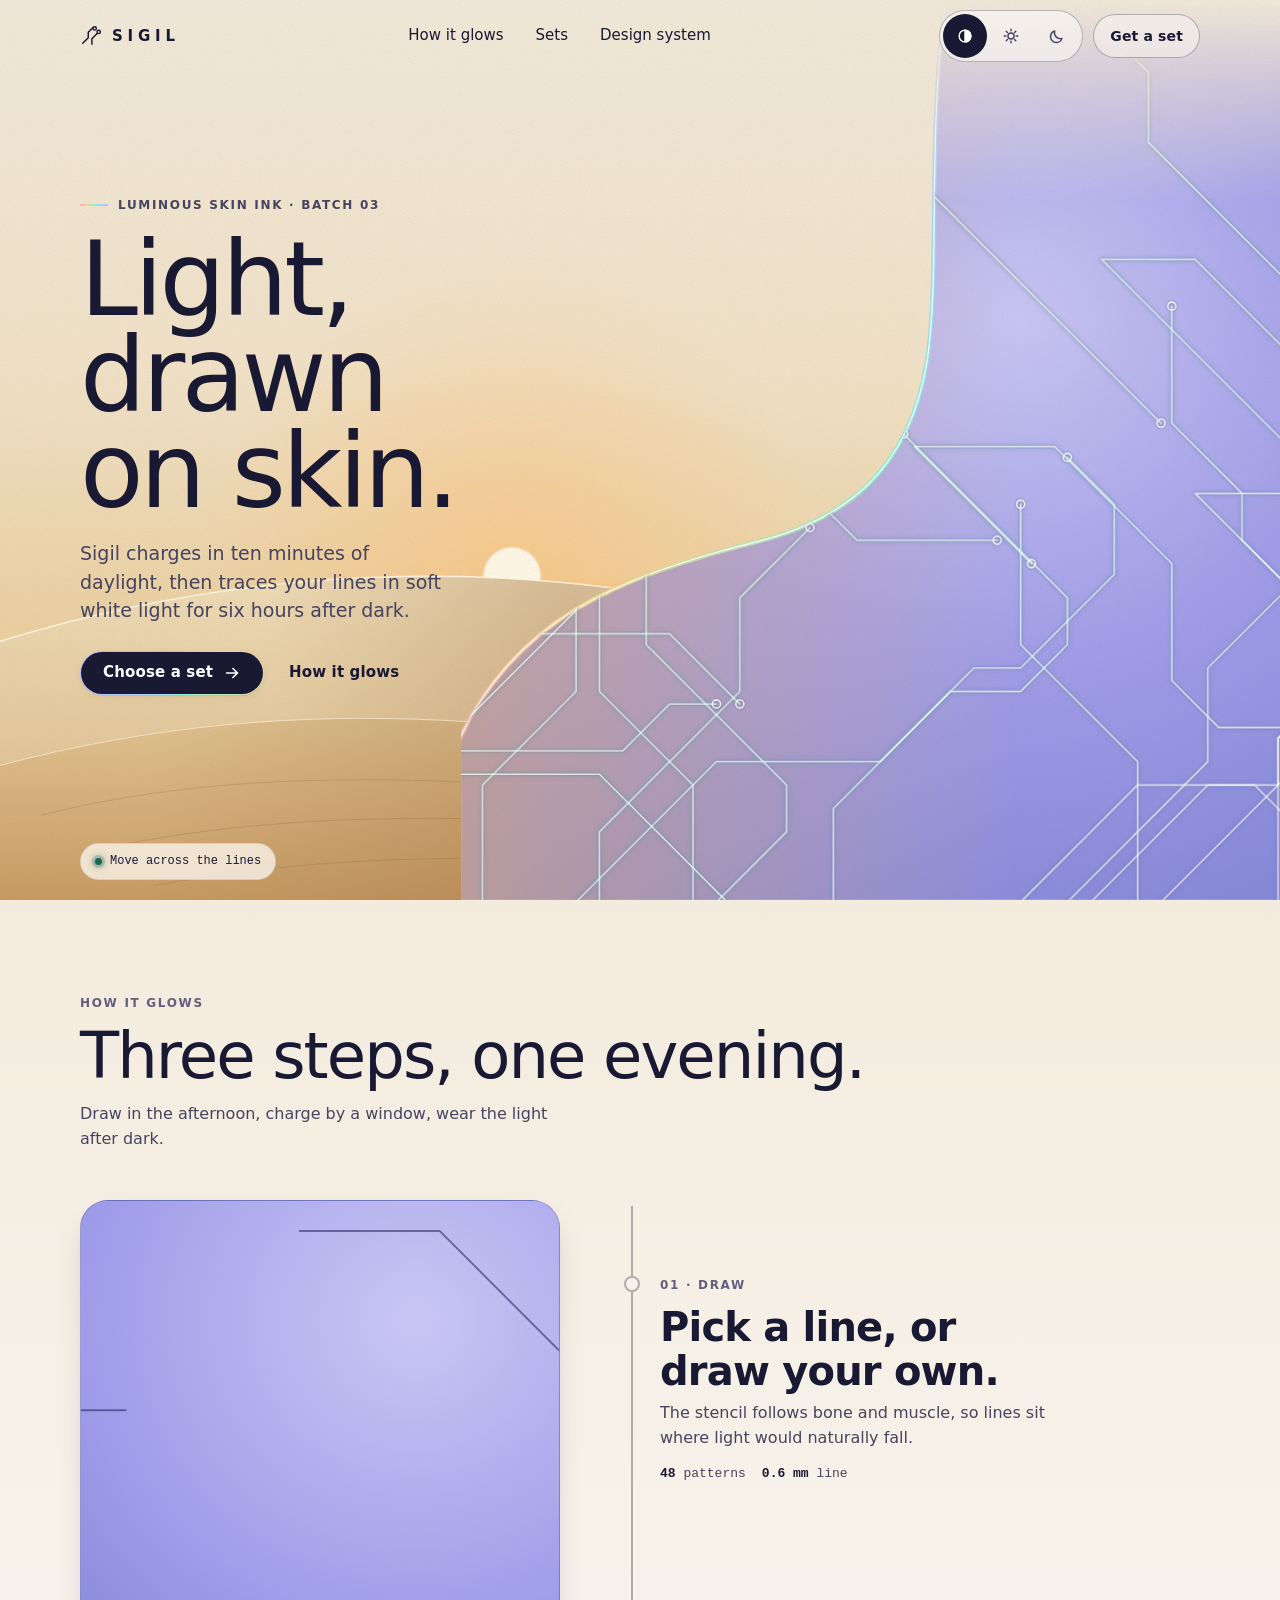
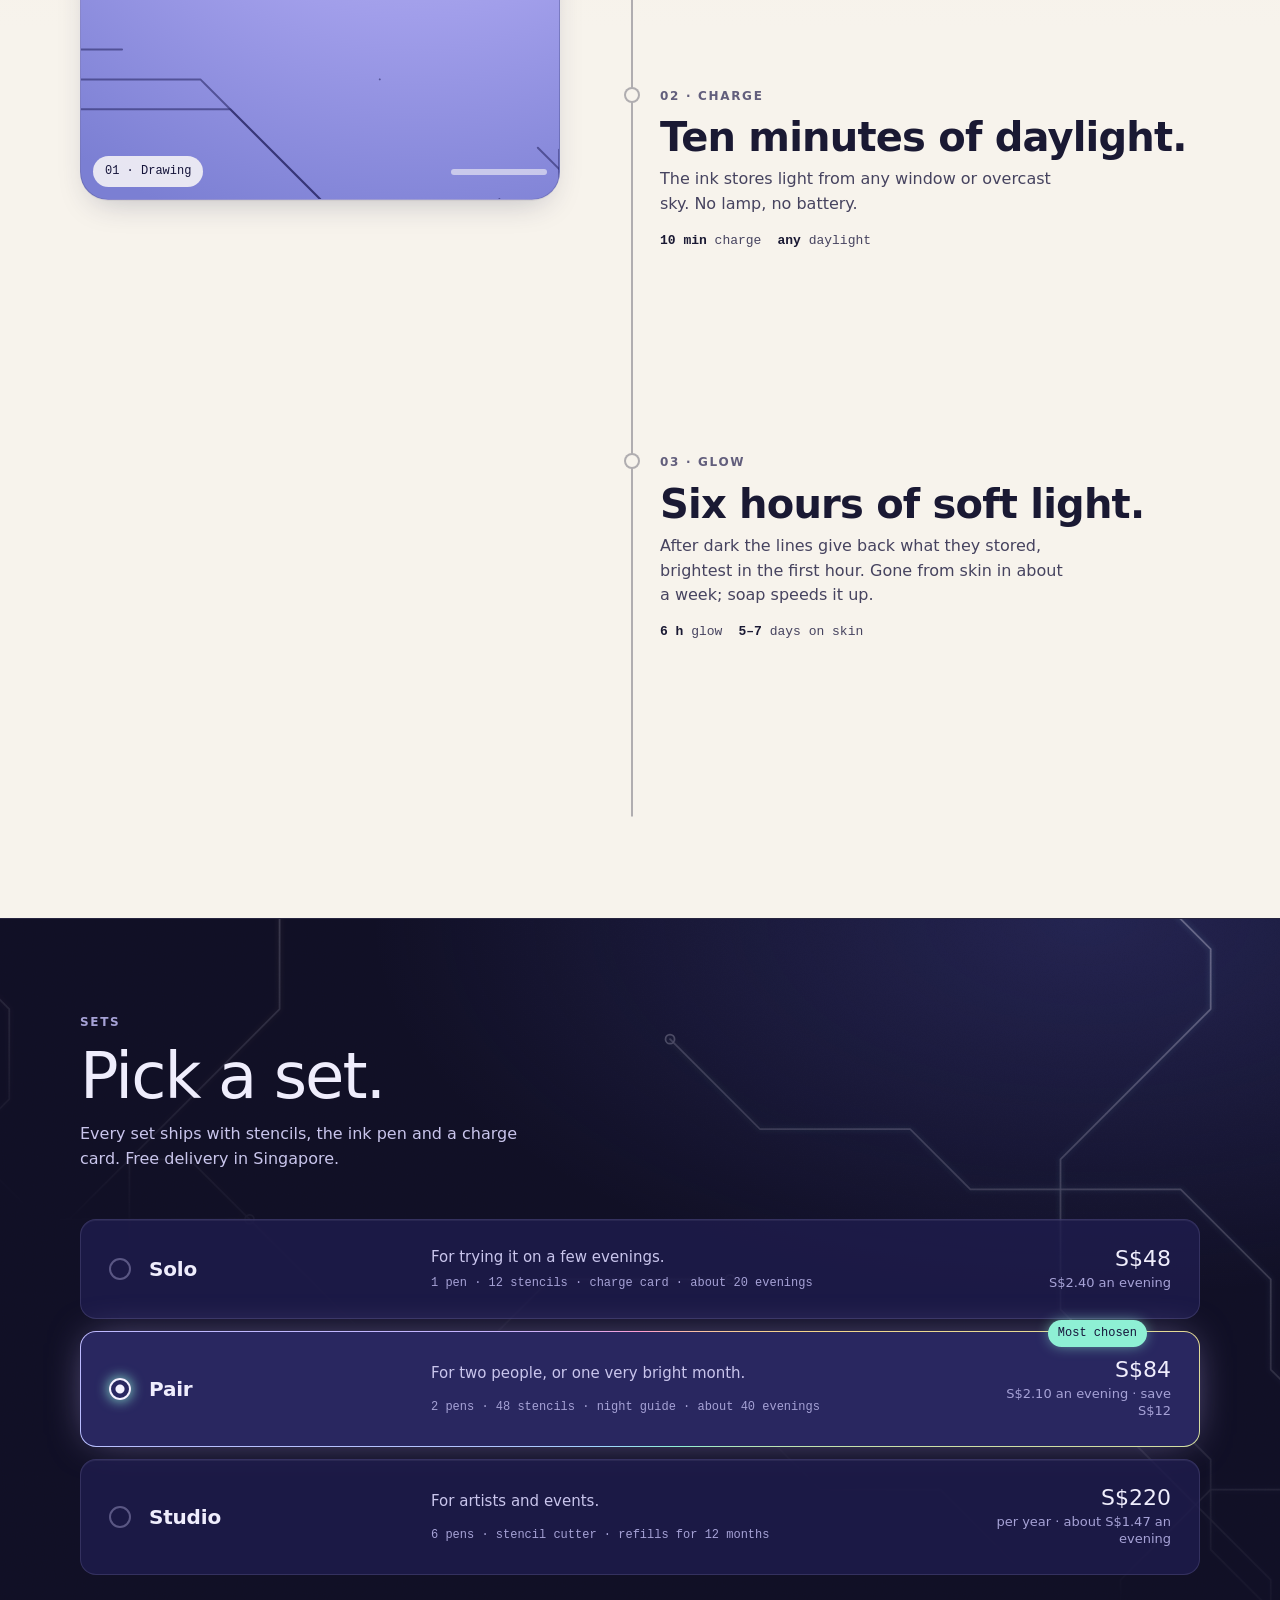
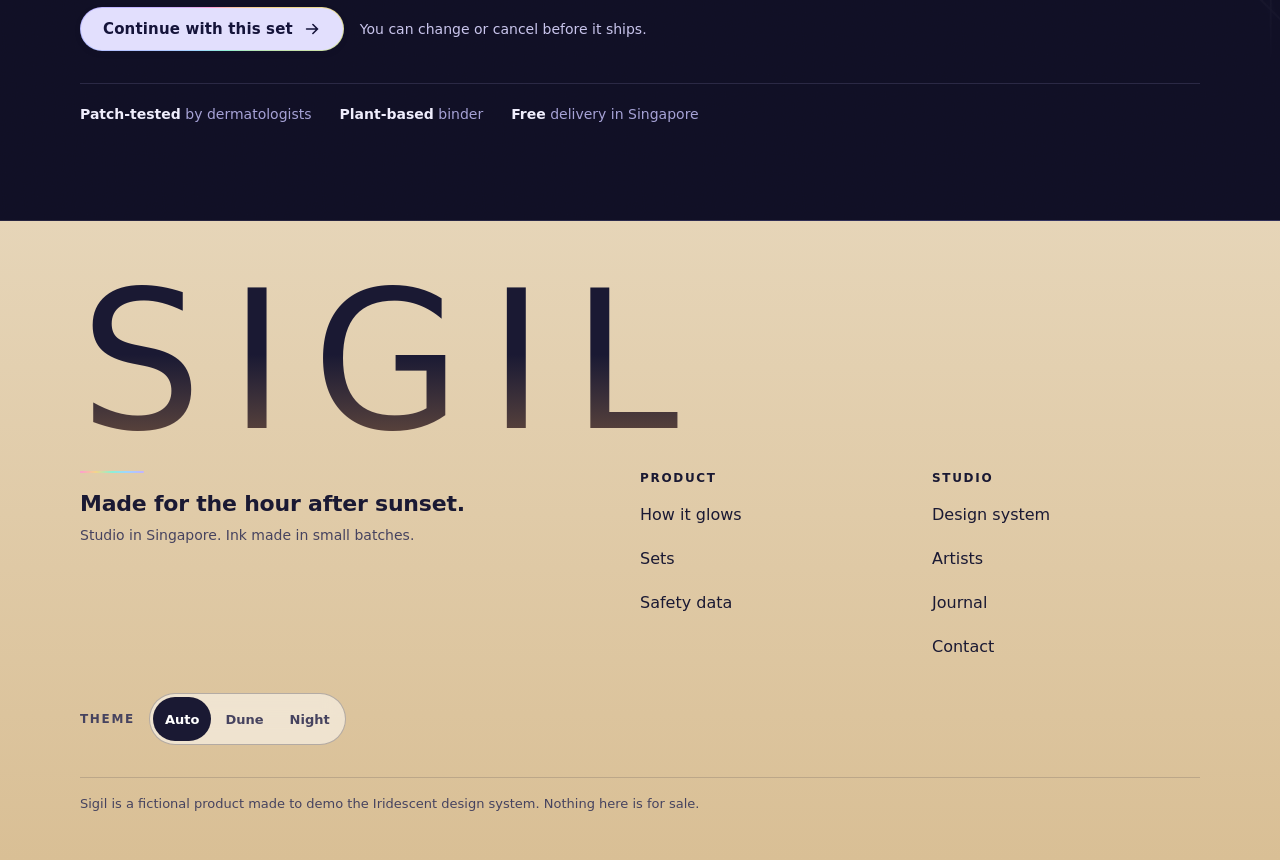
==== commit eea50dfa: "v2: richer Dune hero, scroll panel, mobile menu, pricing, sticky buy bar, design-system nav" ====
--- a/index.html
+++ b/index.html
@@ -149,18 +149,18 @@
   --toast-text: #ffffff;
   --circuit-bloom: 0;
   --sets-bg: #100f24;
-  --hero-sky-1: #efe9de;
-  --hero-sky-2: #ece3d2;
-  --hero-sky-3: #e6d5b8;
-  --hero-sky-4: #d7bb90;
-  --dune-far-1: #e9dcc4;
-  --dune-far-2: #dcc39c;
-  --dune-near-1: #d9bd92;
-  --dune-near-2: #c9a577;
-  --dune-crest: rgba(255,255,255,0);
-  --figure-1: #cfcdf6;
-  --figure-2: #b3b1ef;
-  --figure-3: #8f93e0;
+  --hero-sky-1: #f1e9db;
+  --hero-sky-2: #f0e2c8;
+  --hero-sky-3: #ebcf9f;
+  --hero-sky-4: #dcb27a;
+  --dune-far-1: #eedcb8;
+  --dune-far-2: #d8b682;
+  --dune-near-1: #e2c493;
+  --dune-near-2: #c99c63;
+  --dune-crest: rgba(255,248,232,0.85);
+  --figure-1: #c9c6f4;
+  --figure-2: #a19eea;
+  --figure-3: #7b7fd3;
   --figure-halo: rgba(185,182,240,0);
   --hero-ink: #1a1933;
   --hero-ink-2: #46435f;
@@ -171,6 +171,15 @@
   --foot-ink-2: #46435f;
   --theme-color: #efe9de;
   --horizon-glow: rgba(255,255,255,0);
+  --circuit-shadow: rgba(38,36,98,0.55);
+  --sun-core: rgba(255,250,236,0.95);
+  --sun-glow: rgba(255,190,110,0.50);
+  --dune-lee: rgba(140,92,52,0.30);
+  --dune-ripple: rgba(132,88,48,0.20);
+  --grain-blend: multiply;
+  --grain-o: 0.10;
+  --section-tint: #f3ebdd;
+  --panel-ground: #efe4d0;
 }
 [data-theme="dark"] {
   color-scheme: dark;
@@ -234,6 +243,15 @@
   --foot-ink-2: #b9b5e2;
   --theme-color: #0f0e2b;
   --horizon-glow: rgba(255,168,140,0.30);
+  --circuit-shadow: transparent;
+  --sun-core: rgba(255,220,190,0);
+  --sun-glow: rgba(255,168,140,0);
+  --dune-lee: rgba(4,3,22,0.45);
+  --dune-ripple: rgba(214,208,255,0.10);
+  --grain-blend: overlay;
+  --grain-o: 0.09;
+  --section-tint: #121034;
+  --panel-ground: #0c0b26;
 }
 @media (prefers-color-scheme: dark) {
   :root:not([data-theme="light"]) {
@@ -298,6 +316,15 @@
   --foot-ink-2: #b9b5e2;
   --theme-color: #0f0e2b;
   --horizon-glow: rgba(255,168,140,0.30);
+  --circuit-shadow: transparent;
+  --sun-core: rgba(255,220,190,0);
+  --sun-glow: rgba(255,168,140,0);
+  --dune-lee: rgba(4,3,22,0.45);
+  --dune-ripple: rgba(214,208,255,0.10);
+  --grain-blend: overlay;
+  --grain-o: 0.09;
+  --section-tint: #121034;
+  --panel-ground: #0c0b26;
   }
 }
 @media (prefers-reduced-motion: reduce) {
@@ -337,9 +364,14 @@
 .btn svg { width: 18px; height: 18px; flex: none; }
 .btn-primary { color: var(--action-text); background: linear-gradient(var(--action), var(--action)) padding-box, var(--grad-foil) border-box; box-shadow: var(--elev-1); }
 .btn-primary:hover { --foil-angle: 140deg; box-shadow: var(--elev-1), 0 0 22px -2px rgba(196,179,255,var(--glow-alpha)), 0 0 40px -8px rgba(142,240,212,0.5); }
-.btn-primary:active { transform: translateY(1px) scale(0.985); }
+.btn-primary:active, .btn-secondary:active, .btn-ghost:active { transform: scale(0.97); }
+a, button, label { touch-action: manipulation; -webkit-tap-highlight-color: rgba(143,147,224,0.18); }
+/* holographic edge on hover for outline buttons: masked foil ring, works on any ground */
+.btn-secondary::before { content: ""; position: absolute; inset: -1.5px; border-radius: inherit; padding: 1.5px; background: var(--grad-foil); -webkit-mask: linear-gradient(#000 0 0) content-box, linear-gradient(#000 0 0); -webkit-mask-composite: xor; mask: linear-gradient(#000 0 0) content-box exclude, linear-gradient(#000 0 0); opacity: 0; transition: opacity var(--dur-2) var(--ease-out); pointer-events: none; }
+.btn-secondary:hover::before, .btn-secondary:focus-visible::before { opacity: 1; }
+.btn-secondary:hover { --foil-angle: 140deg; }
 .btn-secondary { color: var(--text); background: transparent; border-color: var(--line-strong); }
-.btn-secondary:hover { border-color: var(--text); background: color-mix(in srgb, var(--text) 5%, transparent); }
+.btn-secondary:hover { border-color: transparent; background: color-mix(in srgb, var(--text) 5%, transparent); }
 .btn-ghost { color: var(--text); background: transparent; padding: 0 12px; text-decoration: underline; text-decoration-color: transparent; text-underline-offset: 0.3em; }
 .btn-ghost:hover { text-decoration-color: currentColor; }
 .btn[disabled], .btn[aria-disabled="true"] { opacity: 1; cursor: not-allowed; color: var(--text-3); background: var(--bg-sunk); border-color: var(--line); box-shadow: none; }
@@ -392,7 +424,7 @@
   *, *::before, *::after { animation-duration: 0.001ms !important; animation-iteration-count: 1 !important; transition-duration: 0.001ms !important; scroll-behavior: auto !important; }
 }
 /* re-resolve foil per element so --foil-angle can animate locally */
-.btn, .chip, .toast, .modal-body, .foil-rim, [data-foil] { --grad-foil: conic-gradient(from var(--foil-angle), var(--p-foil-pink), var(--p-foil-gold), var(--p-foil-mint), var(--p-foil-blue), var(--p-foil-lilac), var(--p-foil-pink)); }
+.btn, .chip, .toast, .modal-body, .foil-rim, .set, [data-foil] { --grad-foil: conic-gradient(from var(--foil-angle), var(--p-foil-pink), var(--p-foil-gold), var(--p-foil-mint), var(--p-foil-blue), var(--p-foil-lilac), var(--p-foil-pink)); }
 /* circuit motif */
 .circuit .trace { --heat: 0; }
 .circuit .fringe { opacity: calc(0.16 + var(--heat) * 0.7); filter: blur(2px); transition: opacity 240ms; }
@@ -414,10 +446,9 @@
 .layer-3 { background: var(--surface-3); border: 1px solid var(--border-3); box-shadow: var(--elev-3); }
 /* dithering grain to stop gradient banding on large dark fills (inline SVG noise, no network) */
 .grain { position: relative; isolation: isolate; }
-.grain::after { content: ""; position: absolute; inset: 0; z-index: 0; pointer-events: none; opacity: var(--grain-o, 0.05); mix-blend-mode: overlay;
+:root[data-mode="light"] .grain:not(.sets)::after { background-image: url("data:image/svg+xml,%3Csvg xmlns='http://www.w3.org/2000/svg' width='160' height='160'%3E%3Cfilter id='n'%3E%3CfeTurbulence type='fractalNoise' baseFrequency='.85' numOctaves='2' stitchTiles='stitch'/%3E%3CfeColorMatrix values='0 0 0 0 .42 0 0 0 0 .3 0 0 0 0 .18 0 0 0 1.1 -.2'/%3E%3C/filter%3E%3Crect width='100%25' height='100%25' filter='url(%23n)'/%3E%3C/svg%3E") !important; }
+.grain::after { content: ""; position: absolute; inset: 0; z-index: 0; pointer-events: none; opacity: var(--grain-o, 0.05); mix-blend-mode: var(--grain-blend, overlay);
   background-image: url("data:image/svg+xml,%3Csvg xmlns='http://www.w3.org/2000/svg' width='160' height='160'%3E%3Cfilter id='n'%3E%3CfeTurbulence type='fractalNoise' baseFrequency='.9' numOctaves='2' stitchTiles='stitch'/%3E%3CfeColorMatrix values='0 0 0 0 1 0 0 0 0 1 0 0 0 0 1 0 0 0 .9 0'/%3E%3C/filter%3E%3Crect width='100%25' height='100%25' filter='url(%23n)'/%3E%3C/svg%3E"); }
-[data-theme="dark"] .grain { --grain-o: 0.09; }
-@media (prefers-color-scheme: dark) { :root:not([data-theme="light"]) .grain { --grain-o: 0.09; } }
 /* theme switch (shared) */
 .seg { display: inline-flex; padding: 3px; border-radius: 999px; border: 1px solid var(--line-strong); gap: 2px; background: color-mix(in srgb, var(--surface) 55%, transparent); -webkit-backdrop-filter: blur(10px); backdrop-filter: blur(10px); }
 .seg button { min-height: 44px; min-width: 58px; padding: 0 12px; border: 0; border-radius: 999px; background: transparent; color: var(--text-2); font: 600 0.8125rem var(--font-body); cursor: pointer; }
@@ -426,49 +457,97 @@
 /* ---------- landing ---------- */
 body { overflow-x: hidden; }
 .wrap { width: min(100% - 40px, var(--size-content)); margin-inline: auto; }
+.sec { padding-block: var(--space-9); }
+.sec-head { display: grid; gap: 14px; margin-bottom: var(--space-7); }
+.sec-head .t-label { color: var(--text-3); }
+.sec-head p { margin: 0; color: var(--text-2); max-width: 46ch; }
+
+/* top bar: brand + one control on phones; nav, theme and CTA from 900px */
 .top { position: absolute; inset: 0 0 auto; z-index: 10; }
 .top .wrap { display: flex; align-items: center; justify-content: space-between; min-height: 72px; gap: 16px; }
 .mark { display: inline-flex; align-items: center; gap: 10px; color: var(--hero-ink); text-decoration: none; font: 600 0.9375rem/1 var(--font-display); letter-spacing: 0.32em; min-height: 44px; }
 .mark svg { width: 22px; height: 22px; }
 .top nav { display: none; gap: 4px; }
-.top nav a { color: var(--hero-ink); text-decoration: none; font-size: 0.9375rem; padding: 0 14px; min-height: 44px; display: inline-flex; align-items: center; border-radius: 999px; }
+.top nav a { color: var(--hero-ink); text-decoration: none; font-size: 0.9375rem; padding: 0 14px; min-height: 44px; display: inline-flex; align-items: center; border-radius: 999px; transition: background-color var(--dur-1); }
 .top nav a:hover { background: color-mix(in srgb, var(--hero-ink) 8%, transparent); }
+.top nav a:active { transform: scale(0.97); }
 .top .right { display: flex; align-items: center; gap: 10px; }
-.top .getset { display: none; }
-@media (min-width: 480px) { .top .getset { display: inline-flex; } }
+.top .seg, .top .getset { display: none; }
+.top .btn-secondary { color: var(--hero-ink); border-color: color-mix(in srgb, var(--hero-ink) 30%, transparent); background: color-mix(in srgb, var(--hero-chip-bg) 60%, transparent); -webkit-backdrop-filter: blur(8px); backdrop-filter: blur(8px); }
+.menu-btn svg { width: 18px; height: 18px; }
 .seg.icons button { min-width: 44px; padding: 0; display: inline-grid; place-items: center; }
 .seg.icons svg { width: 18px; height: 18px; }
 .top .seg { --line-strong: color-mix(in srgb, var(--hero-ink) 28%, transparent); --text-2: var(--hero-ink-2); }
 
-/* hero: periwinkle skin against warm dunes */
-.hero { position: relative; min-height: max(760px, 100svh); background: radial-gradient(70% 38% at 18% 86%, var(--horizon-glow), transparent 70%), linear-gradient(180deg, var(--hero-sky-1) 0%, var(--hero-sky-2) 42%, var(--hero-sky-3) 72%, var(--hero-sky-4) 100%); overflow: hidden; isolation: isolate; color: var(--hero-ink); }
+/* menu sheet: bottom of the screen, in thumb reach */
+dialog.sheet { margin: auto 0 0; width: 100%; max-width: 100%; max-height: 92svh; padding: 0; border: 0; background: transparent; color: var(--text); overscroll-behavior: contain; }
+dialog.sheet::backdrop { background: rgba(10,9,33,0.5); }
+.sheet-body { position: relative; background: var(--surface-3); border-radius: 24px 24px 0 0; padding: 10px 20px calc(20px + env(safe-area-inset-bottom)); box-shadow: var(--elev-3); }
+.sheet-body::before { content: ""; position: absolute; left: 24px; right: 24px; top: 0; height: 1.5px; background: var(--grad-foil-linear); border-radius: 2px; }
+dialog.sheet[open] .sheet-body { animation: sheet-in var(--dur-3) var(--ease-out) both; }
+@keyframes sheet-in { from { transform: translateY(24px); opacity: 0; } }
+.sheet-head { display: flex; align-items: center; justify-content: space-between; min-height: 52px; }
+.sheet-head .t-label { color: var(--text-3); }
+.sheet nav { display: grid; }
+.sheet nav a { display: flex; align-items: center; justify-content: space-between; min-height: 56px; color: var(--text); text-decoration: none; font: 500 1.375rem/1.2 var(--font-display); border-bottom: 1px solid var(--border-1); }
+.sheet nav a:active { background: color-mix(in srgb, var(--text) 5%, transparent); }
+.sheet nav svg { width: 20px; height: 20px; color: var(--text-3); }
+.sheet-theme { display: flex; align-items: center; justify-content: space-between; gap: 12px; padding-top: 18px; }
+.sheet-theme .t-label { color: var(--text-3); }
+
+/* hero: periwinkle skin against a lit dune field */
+.hero { --sun-x: 22%; --sun-y: 60%; position: relative; min-height: max(760px, 100svh); overflow: hidden; isolation: isolate; color: var(--hero-ink);
+  background:
+    radial-gradient(circle 30px at var(--sun-x) var(--sun-y), var(--sun-core) 0 27px, transparent 30px),
+    radial-gradient(ellipse 28% 1.6% at var(--sun-x) calc(var(--sun-y) + 1.2%), var(--sun-glow), transparent 70%),
+    radial-gradient(circle 440px at var(--sun-x) var(--sun-y), var(--sun-glow), transparent 70%),
+    radial-gradient(70% 38% at 18% 86%, var(--horizon-glow), transparent 70%),
+    linear-gradient(180deg, var(--hero-sky-1) 0%, var(--hero-sky-2) 42%, var(--hero-sky-3) 72%, var(--hero-sky-4) 100%); }
 .hero.grain::after { z-index: -1; }
-.sets > .wrap { position: relative; z-index: 1; }
 .hero .dunes { position: absolute; inset: auto 0 0 0; height: 46%; z-index: -2; width: 100%; }
-.hero .figure { position: absolute; z-index: -1; right: -24%; bottom: -2px; width: 140%; height: 46%; -webkit-mask-image: linear-gradient(180deg, transparent 0, #000 14%); mask-image: linear-gradient(180deg, transparent 0, #000 14%); }
+.hero .figure { position: absolute; z-index: -1; right: -24%; bottom: -2px; width: 140%; height: 46%; }
+.hero .figure::before { content: ""; position: absolute; inset: 10% -10% -10% 10%; background: radial-gradient(closest-side, var(--figure-halo), transparent); filter: blur(30px); z-index: -1; }
+.hero .figure-svg { width: 100%; height: 100%; -webkit-mask-image: linear-gradient(180deg, transparent 0, rgba(0,0,0,.35) 18%, #000 42%); mask-image: linear-gradient(180deg, transparent 0, rgba(0,0,0,.35) 18%, #000 42%); }
+:root[data-mode="light"] .hero .circuit { filter: drop-shadow(0 0.75px 1.25px var(--circuit-shadow)); }
 .hero-copy { position: relative; padding-top: 112px; display: grid; gap: 20px; }
-.hero-copy > * { max-width: 34rem; }
+.hero-copy > * { max-width: 34rem; animation: rise 640ms var(--ease-out) both; animation-delay: calc(80ms + var(--i, 0) * 70ms); }
+@keyframes rise { from { opacity: 0; transform: translateY(14px); } }
 .hero-copy .t-label { color: var(--hero-ink-2); display: inline-flex; gap: 10px; align-items: center; }
 .hero-copy .t-label::before { content: ""; width: 28px; height: 2px; background: var(--grad-foil-linear); border-radius: 2px; }
 .hero-copy p { margin: 0; max-width: 30ch; color: var(--hero-ink-2); }
 .hero-cta { display: flex; flex-wrap: wrap; gap: 8px 12px; align-items: center; margin-top: 6px; }
 .hero .btn-ghost { color: var(--hero-ink); }
-.hero .figure::before { content: ""; position: absolute; inset: 10% -10% -10% 10%; background: radial-gradient(closest-side, var(--figure-halo), transparent); filter: blur(30px); z-index: -1; }
-.hero .figure { -webkit-mask-image: none; mask-image: none; }
-.hero .figure-svg { -webkit-mask-image: linear-gradient(180deg, transparent 0, rgba(0,0,0,.35) 18%, #000 42%); mask-image: linear-gradient(180deg, transparent 0, rgba(0,0,0,.35) 18%, #000 42%); }
 :root[data-mode="dark"] .hero-copy .t-display-xl { text-shadow: 0 0 40px rgba(160,158,255,0.35); }
 .hero-foot { position: absolute; left: 0; right: 0; bottom: 20px; z-index: 2; }
 .hero-foot .wrap { display: flex; justify-content: space-between; align-items: end; gap: 12px; }
-.readout { font-family: var(--font-mono); font-size: 0.75rem; color: var(--hero-ink); border: 1px solid var(--border-1); background: var(--hero-chip-bg); -webkit-backdrop-filter: blur(8px); backdrop-filter: blur(8px); border-radius: 999px; padding: 8px 14px; display: inline-flex; gap: 8px; align-items: center; }
+.readout { display: none; font-family: var(--font-mono); font-size: 0.75rem; color: var(--hero-ink); border: 1px solid var(--border-1); background: var(--hero-chip-bg); -webkit-backdrop-filter: blur(8px); backdrop-filter: blur(8px); border-radius: 999px; padding: 8px 14px; gap: 8px; align-items: center; }
 .readout i { width: 7px; height: 7px; border-radius: 50%; background: var(--success); box-shadow: 0 0 0 3px color-mix(in srgb, var(--success) 22%, transparent), 0 0 10px var(--success); }
-.tilt { display: none; }
+.tilt { display: none; margin-left: auto; }
 .tilt.show { display: inline-flex; }
-.hero .figure-svg { width: 100%; height: 100%; }
-
-/* how it works */
-.how { padding: var(--space-9) 0 var(--space-8); }
-.how-grid { display: grid; gap: var(--space-7); }
-.how h2 { max-width: 14ch; }
+
+/* how it glows: a skin panel that is drawn, charged and lit by scroll */
+.how { background: linear-gradient(180deg, var(--section-tint), var(--bg) 45%); }
+.how-grid { display: grid; gap: var(--space-6); align-items: start; }
+.panel-wrap { position: sticky; top: 12px; z-index: 2; }
+.panel { --pl: rgba(38,36,98,0.72); --veil: 0; --sun: 0; position: relative; margin: 0; height: min(34svh, 300px); border-radius: var(--radius-l); overflow: hidden; isolation: isolate;
+  background: radial-gradient(120% 90% at 70% 20%, var(--figure-1), var(--figure-2) 55%, var(--figure-3)); box-shadow: var(--elev-2); border: 1px solid var(--border-2); }
+.panel::before { content: ""; position: absolute; inset: 0; z-index: 0; background: radial-gradient(90% 80% at 30% 20%, #1f1d4f, #0a0921); opacity: var(--veil); transition: opacity 500ms var(--ease-out); }
+.panel::after { content: ""; position: absolute; inset: -20% -60%; z-index: 0; background: linear-gradient(105deg, transparent 35%, rgba(255,214,150,0.55) 48%, rgba(255,246,226,0.75) 50%, rgba(255,214,150,0.55) 52%, transparent 65%); opacity: var(--sun); transform: translateX(calc(-30% + var(--sweep, 0) * 60%)); transition: opacity 400ms var(--ease-out); }
+.panel svg { position: absolute; inset: 0; width: 100%; height: 100%; z-index: 1; }
+.panel .circuit .core, .panel .circuit .node { stroke: var(--pl); transition: stroke 400ms var(--ease-out); }
+.panel .circuit .core { stroke-width: 2; }
+.panel .circuit .fringe { opacity: 0; transition: opacity 400ms; }
+.panel .circuit .bloom { display: inline; opacity: 0; transition: opacity 400ms; }
+.panel[data-state="charge"] { --pl: #fffaf0; --sun: 1; }
+.panel[data-state="charge"] .circuit .fringe { opacity: 0.35; }
+.panel[data-state="glow"] { --pl: #f4f2ff; --veil: 0.86; }
+.panel[data-state="glow"] .circuit .fringe { opacity: 0.75; stroke-width: 9; }
+.panel[data-state="glow"] .circuit .bloom { opacity: 0.6; }
+.panel-cap { position: absolute; z-index: 2; left: 12px; right: 12px; bottom: 12px; display: flex; align-items: center; justify-content: space-between; gap: 10px; font-size: 0.75rem; color: #15143a; }
+.panel-cap .ps { background: rgba(255,253,249,0.82); padding: 6px 12px; border-radius: 999px; }
+.panel[data-state="glow"] .panel-cap .ps { background: rgba(23,22,63,0.8); color: #efedfc; }
+.panel-cap .meter { width: 96px; height: 6px; border-radius: 6px; background: rgba(255,253,249,0.55); overflow: hidden; }
+.panel-cap .meter i { display: block; height: 100%; width: calc(var(--charge, 0) * 100%); background: var(--grad-foil-linear); border-radius: 6px; }
 .steps { list-style: none; margin: 0; padding: 0 0 0 36px; position: relative; display: grid; gap: var(--space-7); }
 .steps .rail { position: absolute; left: 7px; top: 6px; bottom: 6px; width: 2px; height: calc(100% - 12px); overflow: visible; }
 .steps .rail line { stroke: var(--line-strong); stroke-width: 2; }
@@ -482,31 +561,41 @@
 .step .spec { margin-top: 14px; display: flex; gap: 16px; flex-wrap: wrap; color: var(--text-2); }
 .step .spec b { color: var(--text); font-weight: 600; }
 
-/* sets / pricing: night section */
-.sets { background: radial-gradient(80% 60% at 85% 0%, rgba(77,79,174,0.30), transparent 70%), var(--sets-bg); color: #efedfc; padding: var(--space-9) 0; position: relative; overflow: hidden; --surface: #17163f; --surface-2: #1f1d4f; --surface-3: #292760; --text: #efedfc; --text-2: #c9c5ec; --text-3: #a6a2d6; --line: rgba(196,190,255,0.14); --line-strong: rgba(214,208,255,0.34); --action: #e2dffd; --action-text: #15143a; --focus: #86cbff; --bg: #0f0e2b; --circuit: #f4f2ff; --glow-alpha: 0.85; color-scheme: dark; border-block: 1px solid rgba(196,190,255,0.12); }
+/* sets / pricing: always the night section */
+.sets { background: radial-gradient(80% 60% at 85% 0%, rgba(77,79,174,0.30), transparent 70%), var(--sets-bg); color: #efedfc; position: relative; overflow: hidden; --surface: #17163f; --surface-2: #1f1d4f; --surface-3: #292760; --text: #efedfc; --text-2: #c9c5ec; --text-3: #a6a2d6; --line: rgba(196,190,255,0.14); --line-strong: rgba(214,208,255,0.34); --action: #e2dffd; --action-text: #15143a; --focus: #86cbff; --bg: #0f0e2b; --circuit: #f4f2ff; --glow-alpha: 0.85; --grain-blend: overlay; --grain-o: 0.09; color-scheme: dark; border-block: 1px solid rgba(196,190,255,0.12); }
+.sets > .wrap { position: relative; z-index: 1; }
 .sets .bgline { position: absolute; inset: 0; width: 100%; height: 100%; opacity: 0.42; pointer-events: none; -webkit-mask-image: linear-gradient(200deg, #000 0%, transparent 55%); mask-image: linear-gradient(200deg, #000 0%, transparent 55%); }
-.sets-head { display: grid; gap: 14px; margin-bottom: var(--space-7); position: relative; }
-.sets-head p { margin: 0; color: var(--text-2); max-width: 44ch; }
 .set-list { display: grid; gap: 12px; position: relative; border: 0; margin: 0; padding: 0; }
-.set { position: relative; display: grid; grid-template-columns: 1fr auto; gap: 6px 16px; padding: 22px 22px 22px 60px; border-radius: var(--radius-m); border: 1.5px solid var(--line); cursor: pointer; transition: border-color var(--dur-2), background-color var(--dur-2); background: color-mix(in srgb, var(--surface-2) 78%, transparent); box-shadow: inset 0 1px 0 rgba(228,226,255,0.06); }
-.set:hover { border-color: var(--line-strong); }
+.set { position: relative; display: grid; grid-template-columns: 1fr auto; gap: 6px 16px; padding: 22px 22px 22px 60px; border-radius: var(--radius-m); border: 1.5px solid var(--line); cursor: pointer; background: color-mix(in srgb, var(--surface-2) 78%, transparent); box-shadow: inset 0 1px 0 rgba(228,226,255,0.06); transition: border-color var(--dur-2), background-color var(--dur-2), transform var(--dur-1) var(--ease-out), box-shadow var(--dur-2), --foil-angle var(--dur-3) var(--ease-out); }
+.set:hover { border-color: var(--line-strong); background-color: color-mix(in srgb, var(--surface-3) 80%, transparent); --foil-angle: 120deg; }
+.set:active { transform: scale(0.99); }
 .set input { position: absolute; opacity: 0; width: 1px; height: 1px; }
-.set .radio { position: absolute; left: 22px; top: 25px; width: 22px; height: 22px; border-radius: 50%; border: 2px solid var(--line-strong); }
+.set .radio { position: absolute; left: 22px; top: 25px; width: 22px; height: 22px; border-radius: 50%; border: 2px solid var(--line-strong); transition: box-shadow var(--dur-2), border-color var(--dur-2); }
 .set .name { font: 600 1.25rem/1.2 var(--font-display); letter-spacing: -0.01em; }
-.set .price { grid-row: 1; grid-column: 2; font: 500 1.25rem/1.2 var(--font-display); text-align: right; }
-.set .price small { display: block; font: 400 0.8125rem var(--font-body); color: var(--text-3); margin-top: 2px; }
+.set .price { grid-row: 1; grid-column: 2; font: 500 1.375rem/1.1 var(--font-display); text-align: right; }
+.set .price small { display: block; font: 400 0.8125rem/1.3 var(--font-body); color: var(--text-3); margin-top: 4px; }
 .set .desc { grid-column: 1 / -1; color: var(--text-2); font-size: 0.9375rem; max-width: 52ch; }
+.set .box { grid-column: 1 / -1; color: var(--text-3); font-size: 0.75rem; }
 .set .tag { grid-column: 1 / -1; justify-self: start; margin-top: 6px; font-family: var(--font-mono); font-size: 0.75rem; color: #15143a; box-shadow: 0 0 14px -2px rgba(142,240,212,0.7); background: var(--p-foil-mint); padding: 4px 10px; border-radius: 999px; }
-.set:has(input:checked) { --rim-fill: var(--surface-3); border-color: transparent; background: linear-gradient(var(--surface-3), var(--surface-3)) padding-box, var(--grad-foil) border-box; box-shadow: 0 0 40px -12px rgba(196,179,255,0.6); }
+.set:has(input:checked) { border-color: transparent; background: linear-gradient(var(--surface-3), var(--surface-3)) padding-box, var(--grad-foil) border-box; box-shadow: 0 0 40px -12px rgba(196,179,255,0.6); }
 .set:has(input:checked) .radio { border-color: var(--circuit); background: radial-gradient(circle, var(--circuit) 0 4px, transparent 5px); box-shadow: 0 0 12px 2px rgba(142,240,212,0.7); }
 .set:has(input:focus-visible) { outline: 2px solid var(--focus); outline-offset: 3px; }
 .buy { margin-top: var(--space-6); display: flex; flex-wrap: wrap; gap: 16px; align-items: center; position: relative; }
 .buy .t-small { color: var(--text-2); }
+.trust { margin-top: var(--space-6); display: flex; flex-wrap: wrap; gap: 10px 28px; color: var(--text-3); padding-top: 20px; border-top: 1px solid var(--line); }
+.trust b { color: var(--text); font-weight: 600; }
+
+/* mobile buy bar: only while the sets are on screen and the in-page button is not */
+.buybar { position: fixed; z-index: 40; left: 12px; right: 12px; bottom: calc(12px + env(safe-area-inset-bottom)); display: flex; align-items: center; justify-content: space-between; gap: 12px; padding: 8px 8px 8px 18px; border-radius: 22px; color: #efedfc; background: rgba(31,29,79,0.92); border: 1px solid rgba(214,208,255,0.30); box-shadow: 0 12px 32px rgba(4,3,20,0.5); -webkit-backdrop-filter: blur(12px); backdrop-filter: blur(12px); transform: translateY(140%); transition: transform var(--dur-3) var(--ease-out); --action: #e2dffd; --action-text: #15143a; }
+.buybar.show { transform: none; }
+.buybar .sum { font-size: 0.9375rem; line-height: 1.3; }
+.buybar .sum small { display: block; color: #c9c5ec; font-size: 0.75rem; }
 
 /* footer */
 .foot { background: linear-gradient(180deg, var(--foot-1), var(--foot-2)); color: var(--foot-ink); padding: var(--space-8) 0 calc(var(--space-6) + env(safe-area-inset-bottom)); }
-.foot .big { font: 500 clamp(4rem, 2rem + 14vw, 12rem)/0.8 var(--font-display); letter-spacing: 0.14em; margin: 0 0 var(--space-6); color: var(--foot-ink); opacity: 0.92; }
-:root[data-mode="dark"] .foot .big { color: transparent; -webkit-text-stroke: 1.5px var(--circuit); text-shadow: none; filter: drop-shadow(0 0 6px rgba(160,158,255,0.7)) drop-shadow(0 0 22px rgba(134,203,255,0.35)); opacity: 1; }
+.foot .big { font: 500 clamp(4rem, 2rem + 14vw, 12rem)/0.8 var(--font-display); letter-spacing: 0.14em; margin: 0 0 var(--space-6); color: var(--foot-ink); background: linear-gradient(180deg, var(--foot-ink) 45%, color-mix(in srgb, var(--foot-ink) 55%, #b07a45)); -webkit-background-clip: text; background-clip: text; -webkit-text-fill-color: transparent; }
+:root[data-mode="dark"] .foot .big { background: none; -webkit-text-fill-color: transparent; color: transparent; -webkit-text-stroke: 1.5px var(--circuit); filter: drop-shadow(0 0 6px rgba(160,158,255,0.7)) drop-shadow(0 0 22px rgba(134,203,255,0.35)); }
+.foot .rule { width: 64px; height: 2px; background: var(--grad-foil-linear); border-radius: 2px; margin-bottom: 18px; }
 .foot-grid { display: grid; gap: 24px; grid-template-columns: 1fr 1fr; }
 .foot h4 { margin: 0 0 8px; }
 .foot ul { list-style: none; margin: 0; padding: 0; }
@@ -514,23 +603,33 @@
 .foot li a:hover { text-decoration: underline; }
 .foot-grid > div:first-child { grid-column: 1 / -1; }
 .foot .fine { grid-column: 1 / -1; color: var(--foot-ink-2); font-size: 0.8125rem; border-top: 1px solid var(--border-2); padding-top: 16px; margin-top: 8px; }
-
+.foot .theme-row { grid-column: 1 / -1; display: flex; align-items: center; gap: 14px; flex-wrap: wrap; }
+.foot .theme-row .t-label { color: var(--foot-ink-2); }
+.foot .seg { --line-strong: color-mix(in srgb, var(--foot-ink) 28%, transparent); --text-2: var(--foot-ink-2); }
+
+@media (prefers-reduced-motion: reduce) { .hero-copy > *, dialog.sheet[open] .sheet-body { animation: none; } .buybar, .panel::before, .panel::after, .panel .circuit * { transition: none; } }
+@media (min-width: 600px) { .readout { display: inline-flex; } }
 @media (min-width: 900px) {
-  .top nav { display: flex; }
+  .top nav, .top .seg { display: flex; }
+  .top .getset { display: inline-flex; }
+  .menu-btn, .buybar { display: none; }
   .hero .figure { right: -6%; width: 70%; height: 100%; }
   .hero .figure-svg { -webkit-mask-image: linear-gradient(180deg, transparent 0, #000 22%); mask-image: linear-gradient(180deg, transparent 0, #000 22%); }
   .hero-copy { padding-top: 22vh; }
-  .how-grid { grid-template-columns: 5fr 7fr; align-items: start; }
-  .how-grid > div:first-child { position: sticky; top: 120px; }
-  .set { grid-template-columns: 1.1fr 2fr 120px; align-items: center; padding: 26px 28px 26px 68px; }
-  .set .name { grid-column: 1; grid-row: 1; }
+  .hero { --sun-x: 40%; --sun-y: 64%; }
+  .how-grid { grid-template-columns: 5fr 6fr; gap: var(--space-8); }
+  .panel-wrap { top: 96px; }
+  .panel { height: auto; aspect-ratio: 4 / 5; max-height: 72vh; }
+  .steps { padding-top: 8vh; padding-bottom: 20vh; gap: 22vh; }
+  .set { grid-template-columns: 1fr 2fr 200px; align-items: center; padding: 26px 28px 26px 68px; gap: 4px 24px; }
+  .set .name { grid-column: 1; grid-row: 1 / span 2; }
   .set .desc { grid-column: 2; grid-row: 1; }
-  .set .price { grid-column: 3; grid-row: 1; }
+  .set .box { grid-column: 2; grid-row: 2; }
+  .set .price { grid-column: 3; grid-row: 1 / span 2; }
   .set .tag { position: absolute; top: -12px; right: 24px; margin: 0; }
   .set .radio { left: 28px; top: 50%; translate: 0 -50%; }
   .foot-grid { grid-template-columns: 2fr 1fr 1fr; }
   .foot-grid > div:first-child { grid-column: auto; }
-  .foot .fine { grid-column: 1 / -1; }
 }
 </style>
 </head>
@@ -542,28 +641,55 @@
       <svg viewBox="0 0 24 24" fill="none" stroke="currentColor" stroke-width="1.6" stroke-linecap="round" stroke-linejoin="round" aria-hidden="true"><path d="M3 20 L9 14 L9 8 L14 3"/><circle cx="16" cy="3.8" r="1.8"/><path d="M13 21 L13 15 L19 9"/><circle cx="20.4" cy="7.6" r="1.8"/></svg>
       SIGIL
     </a>
-    <nav aria-label="Primary"><a href="#how">How it glows</a><a href="#sets">Sets</a><a href="#foot">Studio</a></nav>
+    <nav aria-label="Primary"><a href="#how">How it glows</a><a href="#sets">Sets</a><a href="design-system.html">Design system</a></nav>
     <div class="right">
       <div class="seg icons" role="group" aria-label="Theme" data-theme-switch>
         <button type="button" data-t="auto" aria-pressed="true" aria-label="Auto theme" title="Auto"><svg viewBox="0 0 20 20" fill="none" stroke="currentColor" stroke-width="1.6" aria-hidden="true"><circle cx="10" cy="10" r="6.5"/><path d="M10 3.5a6.5 6.5 0 0 1 0 13z" fill="currentColor"/></svg></button>
         <button type="button" data-t="light" aria-pressed="false" aria-label="Dune (light) theme" title="Dune"><svg viewBox="0 0 20 20" fill="none" stroke="currentColor" stroke-width="1.6" stroke-linecap="round" aria-hidden="true"><circle cx="10" cy="10" r="3.4"/><path d="M10 2.5v1.8M10 15.7v1.8M2.5 10h1.8M15.7 10h1.8M4.7 4.7l1.3 1.3M14 14l1.3 1.3M4.7 15.3 6 14M14 6l1.3-1.3"/></svg></button>
         <button type="button" data-t="dark" aria-pressed="false" aria-label="Night (dark) theme" title="Night"><svg viewBox="0 0 20 20" fill="none" stroke="currentColor" stroke-width="1.6" stroke-linejoin="round" aria-hidden="true"><path d="M15.5 12.6A6.5 6.5 0 0 1 7.4 4.5a6.5 6.5 0 1 0 8.1 8.1z"/></svg></button>
       </div>
-      <a class="btn btn-secondary btn-sm getset" href="#sets" style="color:var(--hero-ink);border-color:color-mix(in srgb, var(--hero-ink) 35%, transparent)">Get a set</a>
+      <a class="btn btn-secondary btn-sm getset" href="#sets">Get a set</a>
+      <button class="btn btn-secondary btn-sm menu-btn" type="button" id="menubtn" aria-haspopup="dialog" aria-controls="menu" aria-expanded="false"><svg viewBox="0 0 20 20" fill="none" stroke="currentColor" stroke-width="1.8" stroke-linecap="round" aria-hidden="true"><path d="M3.5 7h13M3.5 13h9"/></svg>Menu</button>
     </div>
   </div>
 </header>
 
+<dialog class="sheet" id="menu" aria-labelledby="menu-title">
+  <div class="sheet-body">
+    <div class="sheet-head"><span class="t-label" id="menu-title">Sigil</span><button class="btn btn-ghost btn-icon" type="button" data-close aria-label="Close menu"><svg viewBox="0 0 20 20" fill="none" stroke="currentColor" stroke-width="1.8" stroke-linecap="round" aria-hidden="true"><path d="M5 5l10 10M15 5L5 15"/></svg></button></div>
+    <nav aria-label="Menu">
+      <a href="#how" data-close>How it glows <svg viewBox="0 0 20 20" fill="none" stroke="currentColor" stroke-width="1.8" stroke-linecap="round" aria-hidden="true"><path d="M4 10h11M11 5l5 5-5 5"/></svg></a>
+      <a href="#sets" data-close>Sets and prices <svg viewBox="0 0 20 20" fill="none" stroke="currentColor" stroke-width="1.8" stroke-linecap="round" aria-hidden="true"><path d="M4 10h11M11 5l5 5-5 5"/></svg></a>
+      <a href="#foot" data-close>Studio <svg viewBox="0 0 20 20" fill="none" stroke="currentColor" stroke-width="1.8" stroke-linecap="round" aria-hidden="true"><path d="M4 10h11M11 5l5 5-5 5"/></svg></a>
+      <a href="design-system.html">Design system <svg viewBox="0 0 20 20" fill="none" stroke="currentColor" stroke-width="1.8" stroke-linecap="round" aria-hidden="true"><path d="M4 10h11M11 5l5 5-5 5"/></svg></a>
+    </nav>
+    <div class="sheet-theme"><span class="t-label">Theme</span>
+      <div class="seg" role="group" aria-label="Theme" data-theme-switch><button type="button" data-t="auto" aria-pressed="true">Auto</button><button type="button" data-t="light" aria-pressed="false">Dune</button><button type="button" data-t="dark" aria-pressed="false">Night</button></div>
+    </div>
+  </div>
+</dialog>
+
 <main id="main">
 <section class="hero grain" aria-labelledby="hero-title">
-  <svg class="dunes" viewBox="0 0 1440 400" preserveAspectRatio="none" aria-hidden="true">
+  <svg class="dunes" viewBox="0 0 1440 400" preserveAspectRatio="xMinYMax slice" aria-hidden="true">
     <defs>
       <linearGradient id="d1" x1="0" y1="0" x2="0" y2="1"><stop offset="0" style="stop-color:var(--dune-far-1)"/><stop offset="1" style="stop-color:var(--dune-far-2)"/></linearGradient>
       <linearGradient id="d2" x1="0" y1="0" x2="0" y2="1"><stop offset="0" style="stop-color:var(--dune-near-1)"/><stop offset="1" style="stop-color:var(--dune-near-2)"/></linearGradient>
+      <linearGradient id="lee1" x1="0" y1="0" x2="1" y2="0"><stop offset="0.18" stop-opacity="0" style="stop-color:var(--dune-lee)"/><stop offset="0.38" stop-opacity="0.8" style="stop-color:var(--dune-lee)"/><stop offset="0.75" stop-opacity="0" style="stop-color:var(--dune-lee)"/></linearGradient>
+      <linearGradient id="lee2" x1="0" y1="0" x2="1" y2="0"><stop offset="0.1" stop-opacity="0" style="stop-color:var(--dune-lee)"/><stop offset="0.32" stop-opacity="0.7" style="stop-color:var(--dune-lee)"/><stop offset="0.6" stop-opacity="0" style="stop-color:var(--dune-lee)"/><stop offset="0.8" stop-opacity="0" style="stop-color:var(--dune-lee)"/><stop offset="1" stop-opacity="0.6" style="stop-color:var(--dune-lee)"/></linearGradient>
     </defs>
     <path d="M0 150 C 260 70, 520 70, 760 130 S 1200 210, 1440 110 L1440 400 L0 400Z" fill="url(#d1)"/>
+    <path d="M0 150 C 260 70, 520 70, 760 130 S 1200 210, 1440 110 L1440 400 L0 400Z" fill="url(#lee1)"/>
     <path d="M0 150 C 260 70, 520 70, 760 130 S 1200 210, 1440 110" fill="none" style="stroke:var(--dune-crest)" stroke-width="1.5" vector-effect="non-scaling-stroke"/>
     <path d="M0 270 C 300 190, 560 230, 820 280 S 1240 250, 1440 220 L1440 400 L0 400Z" fill="url(#d2)"/>
+    <path d="M0 270 C 300 190, 560 230, 820 280 S 1240 250, 1440 220 L1440 400 L0 400Z" fill="url(#lee2)"/>
+    <g fill="none" style="stroke:var(--dune-ripple)" stroke-width="1" vector-effect="non-scaling-stroke" stroke-linecap="round">
+      <path d="M40 318 C 260 262, 520 284, 780 318" vector-effect="non-scaling-stroke"/>
+      <path d="M90 352 C 330 300, 600 322, 860 356" vector-effect="non-scaling-stroke"/>
+      <path d="M150 386 C 380 342, 640 360, 900 392" vector-effect="non-scaling-stroke"/>
+      <path d="M940 300 C 1120 280, 1280 272, 1440 270" vector-effect="non-scaling-stroke"/>
+      <path d="M980 338 C 1160 318, 1300 312, 1440 310" vector-effect="non-scaling-stroke"/>
+    </g>
     <path d="M0 270 C 300 190, 560 230, 820 280 S 1240 250, 1440 220" fill="none" style="stroke:var(--dune-crest)" stroke-width="1" opacity="0.7" vector-effect="non-scaling-stroke"/>
   </svg>
   <div class="figure" aria-hidden="true">
@@ -572,23 +698,24 @@
         <radialGradient id="skinfill" cx="0.62" cy="0.35" r="0.85">
           <stop offset="0" style="stop-color:var(--figure-1)"/><stop offset="0.45" style="stop-color:var(--figure-2)"/><stop offset="1" style="stop-color:var(--figure-3)"/>
         </radialGradient>
+        <linearGradient id="warm" x1="0" y1="0" x2="1" y2="0"><stop offset="0" style="stop-color:var(--sun-glow)"/><stop offset="0.62" stop-opacity="0" style="stop-color:var(--sun-glow)"/></linearGradient>
         <linearGradient id="rim" x1="0" y1="1" x2="0.6" y2="0">
           <stop offset="0" stop-color="#ff9bd2"/><stop offset="0.3" stop-color="#f4d58a"/><stop offset="0.55" stop-color="#8ef0d4"/><stop offset="0.8" stop-color="#9fd6ff"/><stop offset="1" stop-color="#c4b3ff"/>
         </linearGradient>
         <clipPath id="skinclip"><path id="skinpath" d="M0 1000 L0 820 C 60 690 170 640 330 600 C 430 575 500 520 520 400 C 535 300 520 160 540 0 L1000 0 L1000 1000 Z"/></clipPath>
       </defs>
       <use href="#skinpath" fill="url(#skinfill)"/>
+      <use href="#skinpath" fill="url(#warm)"/>
       <use href="#skinpath" fill="none" stroke="url(#rim)" stroke-width="5" opacity="0.9"/>
       <use href="#skinpath" fill="none" style="stroke:var(--circuit)" stroke-width="1.5" opacity="0.9"/>
     </svg>
   </div>
   <div class="wrap hero-copy">
-    <span class="t-label">Luminous skin ink · Batch 03</span>
-    <h1 id="hero-title" class="t-display-xl">Light, drawn on&nbsp;skin.</h1>
-    <p class="t-body-l">Sigil charges in ten minutes of daylight, then traces your lines in soft white light for six hours after dark.</p>
-    <div class="hero-cta">
-      <a class="btn btn-primary" href="#sets">Choose a set
-        <svg viewBox="0 0 20 20" fill="none" stroke="currentColor" stroke-width="1.8" stroke-linecap="round" aria-hidden="true"><path d="M4 10h11M11 5l5 5-5 5"/></svg></a>
+    <span class="t-label" style="--i:0">Luminous skin ink · Batch 03</span>
+    <h1 id="hero-title" class="t-display-xl" style="--i:1">Light, drawn on&nbsp;skin.</h1>
+    <p class="t-body-l" style="--i:2">Sigil charges in ten minutes of daylight, then traces your lines in soft white light for six hours after dark.</p>
+    <div class="hero-cta" style="--i:3">
+      <a class="btn btn-primary" href="#sets">Choose a set <svg viewBox="0 0 20 20" fill="none" stroke="currentColor" stroke-width="1.8" stroke-linecap="round" aria-hidden="true"><path d="M4 10h11M11 5l5 5-5 5"/></svg></a>
       <a class="btn btn-ghost" href="#how">How it glows</a>
     </div>
   </div>
@@ -598,53 +725,69 @@
   </div></div>
 </section>
 
-<section class="how" id="how" aria-labelledby="how-title">
-  <div class="wrap how-grid">
-    <div>
-      <span class="t-label faint">How it glows</span>
-      <h2 id="how-title" class="t-display" style="margin-top:14px">Three steps, one evening.</h2>
+<section class="how sec" id="how" aria-labelledby="how-title">
+  <div class="wrap">
+    <div class="sec-head">
+      <span class="t-label">How it glows</span>
+      <h2 id="how-title" class="t-display">Three steps, one evening.</h2>
+      <p>Draw in the afternoon, charge by a window, wear the light after dark.</p>
     </div>
-    <div class="steps" id="steps" role="list">
-      <svg class="rail" viewBox="0 0 2 100" preserveAspectRatio="none" aria-hidden="true">
-        <defs><linearGradient id="railfoil" x1="0" y1="0" x2="0" y2="1"><stop offset="0" stop-color="#ff9bd2"/><stop offset="0.35" stop-color="#f4d58a"/><stop offset="0.65" stop-color="#8ef0d4"/><stop offset="1" stop-color="#c4b3ff"/></linearGradient></defs>
-        <line x1="1" y1="0" x2="1" y2="100" vector-effect="non-scaling-stroke"/>
-        <line class="lit" x1="1" y1="0" x2="1" y2="100" pathLength="1" vector-effect="non-scaling-stroke"/>
-      </svg>
-      <div class="step" role="listitem"><span class="t-label">01 · Draw</span><h3 class="t-h1">Pick a line, or draw your own.</h3><p>The stencil follows bone and muscle, so lines sit where light would naturally fall.</p><div class="spec t-mono"><span><b>48</b> patterns</span><span><b>0.6 mm</b> line</span></div></div>
-      <div class="step" role="listitem"><span class="t-label">02 · Charge</span><h3 class="t-h1">Ten minutes of daylight.</h3><p>The ink stores light from any window or overcast sky. No lamp, no battery.</p><div class="spec t-mono"><span><b>10 min</b> charge</span><span><b>6 h</b> glow</span></div></div>
-      <div class="step" role="listitem"><span class="t-label">03 · Fade</span><h3 class="t-h1">Gone in a week.</h3><p>Plant-based binder, dermatologist patch-tested. Soap speeds it up.</p><div class="spec t-mono"><span><b>5–7</b> days</span><span><b>0</b> needles</span></div></div>
+    <div class="how-grid">
+      <div class="panel-wrap">
+        <figure class="panel" id="panel" data-state="draw" aria-hidden="true">
+          <svg id="panelsvg" viewBox="0 0 600 600" preserveAspectRatio="xMidYMid slice"></svg>
+          <figcaption class="panel-cap t-mono"><span class="ps" id="pstate">01 · Drawing</span><span class="meter"><i></i></span></figcaption>
+        </figure>
+      </div>
+      <div class="steps" id="steps" role="list">
+        <svg class="rail" viewBox="0 0 2 100" preserveAspectRatio="none" aria-hidden="true">
+          <defs><linearGradient id="railfoil" x1="0" y1="0" x2="0" y2="1"><stop offset="0" stop-color="#ff9bd2"/><stop offset="0.35" stop-color="#f4d58a"/><stop offset="0.65" stop-color="#8ef0d4"/><stop offset="1" stop-color="#c4b3ff"/></linearGradient></defs>
+          <line x1="1" y1="0" x2="1" y2="100" vector-effect="non-scaling-stroke"/>
+          <line class="lit" x1="1" y1="0" x2="1" y2="100" pathLength="1" vector-effect="non-scaling-stroke"/>
+        </svg>
+        <div class="step" role="listitem"><span class="t-label">01 · Draw</span><h3 class="t-h1">Pick a line, or draw your own.</h3><p>The stencil follows bone and muscle, so lines sit where light would naturally fall.</p><div class="spec t-mono"><span><b>48</b> patterns</span><span><b>0.6 mm</b> line</span></div></div>
+        <div class="step" role="listitem"><span class="t-label">02 · Charge</span><h3 class="t-h1">Ten minutes of daylight.</h3><p>The ink stores light from any window or overcast sky. No lamp, no battery.</p><div class="spec t-mono"><span><b>10 min</b> charge</span><span><b>any</b> daylight</span></div></div>
+        <div class="step" role="listitem"><span class="t-label">03 · Glow</span><h3 class="t-h1">Six hours of soft light.</h3><p>After dark the lines give back what they stored, brightest in the first hour. Gone from skin in about a week; soap speeds it up.</p><div class="spec t-mono"><span><b>6 h</b> glow</span><span><b>5–7</b> days on skin</span></div></div>
+      </div>
     </div>
   </div>
 </section>
 
-<section class="sets grain" id="sets" aria-labelledby="sets-title">
+<section class="sets sec grain" id="sets" aria-labelledby="sets-title">
   <svg class="bgline" id="nightlines" viewBox="0 0 1440 900" preserveAspectRatio="xMidYMid slice" aria-hidden="true"></svg>
   <div class="wrap">
-    <div class="sets-head">
-      <span class="t-label" style="color:var(--text-3)">Sets</span>
+    <div class="sec-head">
+      <span class="t-label">Sets</span>
       <h2 id="sets-title" class="t-display">Pick a set.</h2>
       <p>Every set ships with stencils, the ink pen and a charge card. Free delivery in Singapore.</p>
     </div>
-    <form onsubmit="event.preventDefault(); document.getElementById('buymsg').textContent='Demo only. Nothing was ordered.';">
+    <form id="setform" onsubmit="event.preventDefault(); document.getElementById('buymsg').textContent='Demo only. Nothing was ordered.'; document.getElementById('bb-note').textContent='Demo only. Nothing was ordered.';">
       <fieldset class="set-list">
         <legend class="t-label" style="position:absolute;left:-9999px">Choose a set</legend>
-        <label class="set"><input type="radio" name="set" value="solo"><span class="radio" aria-hidden="true"></span><span class="name">Solo</span><span class="desc">One pen, 12 stencils. About 20 evenings of lines.</span><span class="price">S$48<small>one-off</small></span></label>
-        <label class="set"><input type="radio" name="set" value="pair" checked><span class="radio" aria-hidden="true"></span><span class="name">Pair</span><span class="desc">Two pens, 48 stencils and the night guide. For two people, or one very bright month.</span><span class="price">S$84<small>save S$12</small></span><span class="tag">Most chosen</span></label>
-        <label class="set"><input type="radio" name="set" value="studio"><span class="radio" aria-hidden="true"></span><span class="name">Studio</span><span class="desc">Six pens, custom stencil cutter, refills for a year. For artists and events.</span><span class="price">S$220<small>per year</small></span></label>
+        <label class="set"><input type="radio" name="set" value="Solo" data-price="S$48"><span class="radio" aria-hidden="true"></span><span class="name">Solo</span><span class="desc">For trying it on a few evenings.</span><span class="box t-mono">1 pen · 12 stencils · charge card · about 20 evenings</span><span class="price">S$48<small>S$2.40 an evening</small></span></label>
+        <label class="set"><input type="radio" name="set" value="Pair" data-price="S$84" checked><span class="radio" aria-hidden="true"></span><span class="name">Pair</span><span class="desc">For two people, or one very bright month.</span><span class="box t-mono">2 pens · 48 stencils · night guide · about 40 evenings</span><span class="price">S$84<small>S$2.10 an evening · save S$12</small></span><span class="tag">Most chosen</span></label>
+        <label class="set"><input type="radio" name="set" value="Studio" data-price="S$220"><span class="radio" aria-hidden="true"></span><span class="name">Studio</span><span class="desc">For artists and events.</span><span class="box t-mono">6 pens · stencil cutter · refills for 12 months</span><span class="price">S$220<small>per year · about S$1.47 an evening</small></span></label>
       </fieldset>
-      <div class="buy"><button class="btn btn-primary" type="submit">Continue with this set</button><span class="t-small" id="buymsg" aria-live="polite">You can change or cancel before it ships.</span></div>
+      <div class="buy"><button class="btn btn-primary" type="submit">Continue with this set <svg viewBox="0 0 20 20" fill="none" stroke="currentColor" stroke-width="1.8" stroke-linecap="round" aria-hidden="true"><path d="M4 10h11M11 5l5 5-5 5"/></svg></button><span class="t-small" id="buymsg" aria-live="polite">You can change or cancel before it ships.</span></div>
+      <div class="trust t-small"><span><b>Patch-tested</b> by dermatologists</span><span><b>Plant-based</b> binder</span><span><b>Free</b> delivery in Singapore</span></div>
     </form>
   </div>
 </section>
 </main>
 
+<div class="buybar" id="buybar" inert>
+  <span class="sum"><b id="bb-name">Pair</b> · <span id="bb-price">S$84</span><small id="bb-note">Free delivery in Singapore</small></span>
+  <button class="btn btn-primary btn-sm" type="submit" form="setform">Continue</button>
+</div>
+
 <footer class="foot" id="foot">
   <div class="wrap">
     <p class="big" aria-hidden="true">SIGIL</p>
     <div class="foot-grid">
-      <div><p class="t-h2" style="margin:0 0 8px">Made for the hour after sunset.</p><p class="t-small" style="margin:0;color:var(--foot-ink-2)">Studio in Singapore. Ink made in small batches.</p></div>
+      <div><div class="rule" aria-hidden="true"></div><p class="t-h2" style="margin:0 0 8px">Made for the hour after sunset.</p><p class="t-small" style="margin:0;color:var(--foot-ink-2)">Studio in Singapore. Ink made in small batches.</p></div>
       <div><h4 class="t-label">Product</h4><ul><li><a href="#how">How it glows</a></li><li><a href="#sets">Sets</a></li><li><a href="#">Safety data</a></li></ul></div>
       <div><h4 class="t-label">Studio</h4><ul><li><a href="design-system.html">Design system</a></li><li><a href="#">Artists</a></li><li><a href="#">Journal</a></li><li><a href="#">Contact</a></li></ul></div>
+      <div class="theme-row"><span class="t-label">Theme</span><div class="seg" role="group" aria-label="Theme" data-theme-switch><button type="button" data-t="auto" aria-pressed="true">Auto</button><button type="button" data-t="light" aria-pressed="false">Dune</button><button type="button" data-t="dark" aria-pressed="false">Night</button></div></div>
       <p class="fine">Sigil is a fictional product made to demo the Iridescent design system. Nothing here is for sale.</p>
     </div>
   </div>
@@ -707,7 +850,7 @@
   function el(tag, attrs, parent) { const e = document.createElementNS(NS, tag); for (const k in attrs) e.setAttribute(k, attrs[k]); if (parent) parent.appendChild(e); return e; }
 
   function mount(svg, opts) {
-    const o = Object.assign({ count: 22, seed: 7, unit: 24, radius: 220, clip: null, idle: true }, opts || {});
+    const o = Object.assign({ count: 22, seed: 7, unit: 24, radius: 220, clip: null, idle: true, manual: false }, opts || {});
     const vb = svg.viewBox.baseVal; const W = vb.width, H = vb.height;
     const uid = 'c' + Math.random().toString(36).slice(2, 7);
     const defs = el('defs', {}, svg);
@@ -725,15 +868,22 @@
       const node = el('circle', { cx: p.end[0], cy: p.end[1], r: 4.5, stroke: 'var(--circuit, #fff)', 'stroke-width': 1.75, class: 'node' }, g);
       const len = core.getTotalLength();
       const samples = []; for (let s = 0; s <= len; s += 28) { const pt = core.getPointAtLength(s); samples.push([pt.x, pt.y]); }
-      [core, bloom].forEach((x) => { x.style.strokeDasharray = len; x.style.strokeDashoffset = reduce.matches ? 0 : len; });
+      const drawn = o.manual ? [core, bloom, fringe] : [core, bloom];
+      drawn.forEach((x) => { x.style.strokeDasharray = len; x.style.strokeDashoffset = reduce.matches && !o.manual ? 0 : len; });
       pulse.style.strokeDasharray = '26 ' + (len + 60); pulse.style.strokeDashoffset = 26;
       return { g, fringe, core, bloom, pulse, node, len, samples, heat: 0, last: 0 };
     });
     svg.classList.add('is-ready');
 
-    // draw-in on first view
-    const io = new IntersectionObserver((es) => es.forEach((e) => { if (e.isIntersecting) { drawIn(); io.disconnect(); } }), { threshold: 0.15 });
-    io.observe(svg);
+    // draw-in on first view (manual mode: the page drives it with api.progress(p), e.g. from scroll)
+    if (!o.manual) { const io = new IntersectionObserver((es) => es.forEach((e) => { if (e.isIntersecting) { drawIn(); io.disconnect(); } }), { threshold: 0.15 }); io.observe(svg); }
+    function progress(p) {
+      const n = items.length;
+      items.forEach((it, i) => { const start = (i / n) * 0.45; const q = Math.min(1, Math.max(0, (p - start) / 0.55));
+        const off = (it.len * (1 - q)).toFixed(1);
+        it.core.style.strokeDashoffset = off; it.bloom.style.strokeDashoffset = off; it.fringe.style.strokeDashoffset = off;
+        it.node.style.opacity = q > 0.98 ? 1 : 0; });
+    }
     function drawIn() {
       items.forEach((it, i) => {
         [it.core, it.bloom].forEach((x) => {
@@ -787,6 +937,7 @@
         return Promise.resolve(go());
       },
       demo(x, y) { point(x, y); }, // for screenshots / tests
+      progress,
       items,
     };
     // idle breath: occasional single pulse so the hero is alive without input
@@ -800,9 +951,10 @@
 })();
 
 (function () {
+  const small = innerWidth < 600;
   const fig = document.getElementById('figure');
   const hero = document.querySelector('.hero');
-  const api = Circuit.mount(fig, { count: 26, seed: 11, unit: 26, radius: 240, clip: 'skinclip', host: hero });
+  const api = Circuit.mount(fig, { count: small ? 18 : 26, seed: 11, unit: 26, radius: 240, clip: 'skinclip', host: hero });
   window.__hero = api;
   const ro = document.getElementById('readout');
   let shown = false;
@@ -810,16 +962,42 @@
   const tilt = document.getElementById('tilt');
   if ('DeviceOrientationEvent' in window && !matchMedia('(hover: hover)').matches) tilt.classList.add('show');
   tilt.addEventListener('click', () => api.enableTilt().then((ok) => { tilt.textContent = ok ? 'Tilt on' : 'Tilt unavailable'; }));
-  Circuit.mount(document.getElementById('nightlines'), { count: 14, seed: 4, unit: 30, radius: 260, idle: false, host: document.getElementById('sets') });
-  // scroll-lit rail
+  Circuit.mount(document.getElementById('nightlines'), { count: small ? 8 : 14, seed: 4, unit: 30, radius: 260, idle: false, host: document.getElementById('sets') });
+
+  // menu sheet (phones and tablets)
+  const menu = document.getElementById('menu'), mbtn = document.getElementById('menubtn');
+  mbtn.addEventListener('click', () => { menu.showModal(); mbtn.setAttribute('aria-expanded', 'true'); });
+  menu.addEventListener('close', () => mbtn.setAttribute('aria-expanded', 'false'));
+  menu.addEventListener('click', (e) => { if (e.target === menu || e.target.closest('[data-close]')) menu.close(); });
+
+  // how it glows: scroll draws the panel lines, then charges and lights them
+  const panel = document.getElementById('panel'), pstate = document.getElementById('pstate');
+  const papi = Circuit.mount(document.getElementById('panelsvg'), { count: 10, seed: 5, unit: 30, radius: 200, idle: false, manual: true, host: panel });
+  const LABELS = { draw: '01 · Drawing', charge: '02 · Charging', glow: '03 · Glowing' };
   const steps = document.getElementById('steps');
   const list = [...steps.querySelectorAll('.step')];
   let raf = 0;
   function update() { raf = 0; const r = steps.getBoundingClientRect(); const vh = innerHeight;
     const p = Math.min(1, Math.max(0, (vh * 0.65 - r.top) / r.height)); steps.style.setProperty('--p', p.toFixed(3));
-    list.forEach((li) => { const b = li.getBoundingClientRect(); li.classList.toggle('on', b.top < vh * 0.65); }); }
+    let on = 0; list.forEach((li, i) => { const b = li.getBoundingClientRect(); const v = b.top < vh * 0.65; li.classList.toggle('on', v); if (v) on = i + 1; });
+    const st = on >= 3 ? 'glow' : on === 2 ? 'charge' : 'draw';
+    if (panel.dataset.state !== st) { panel.dataset.state = st; pstate.textContent = LABELS[st]; }
+    papi.progress(Math.min(1, 0.3 + p * 2.4));
+    const charge = Math.min(1, Math.max(0, p * 3 - 1));
+    panel.style.setProperty('--charge', st === 'draw' ? 0 : (st === 'glow' ? 1 : charge).toFixed(3));
+    panel.style.setProperty('--sweep', charge.toFixed(3)); }
   addEventListener('scroll', () => { if (!raf) raf = requestAnimationFrame(update); }, { passive: true });
+  addEventListener('resize', () => { if (!raf) raf = requestAnimationFrame(update); }, { passive: true });
   update();
+
+  // mobile buy bar: mirrors the chosen set, shows only while the sets section is on screen
+  const bar = document.getElementById('buybar'), sets = document.getElementById('sets'), buy = sets.querySelector('.buy');
+  const nm = document.getElementById('bb-name'), pr = document.getElementById('bb-price');
+  sets.addEventListener('change', (e) => { if (e.target.name === 'set') { nm.textContent = e.target.value; pr.textContent = e.target.dataset.price; } });
+  let inSets = false, buyVis = false;
+  const sync = () => { const show = inSets && !buyVis && innerWidth < 900; bar.classList.toggle('show', show); bar.inert = !show; };
+  new IntersectionObserver((es) => { inSets = es[0].isIntersecting; sync(); }, { rootMargin: '-30% 0px -10% 0px' }).observe(sets);
+  new IntersectionObserver((es) => { buyVis = es[0].isIntersecting; sync(); }).observe(buy);
 })();
 </script>
 </body>
